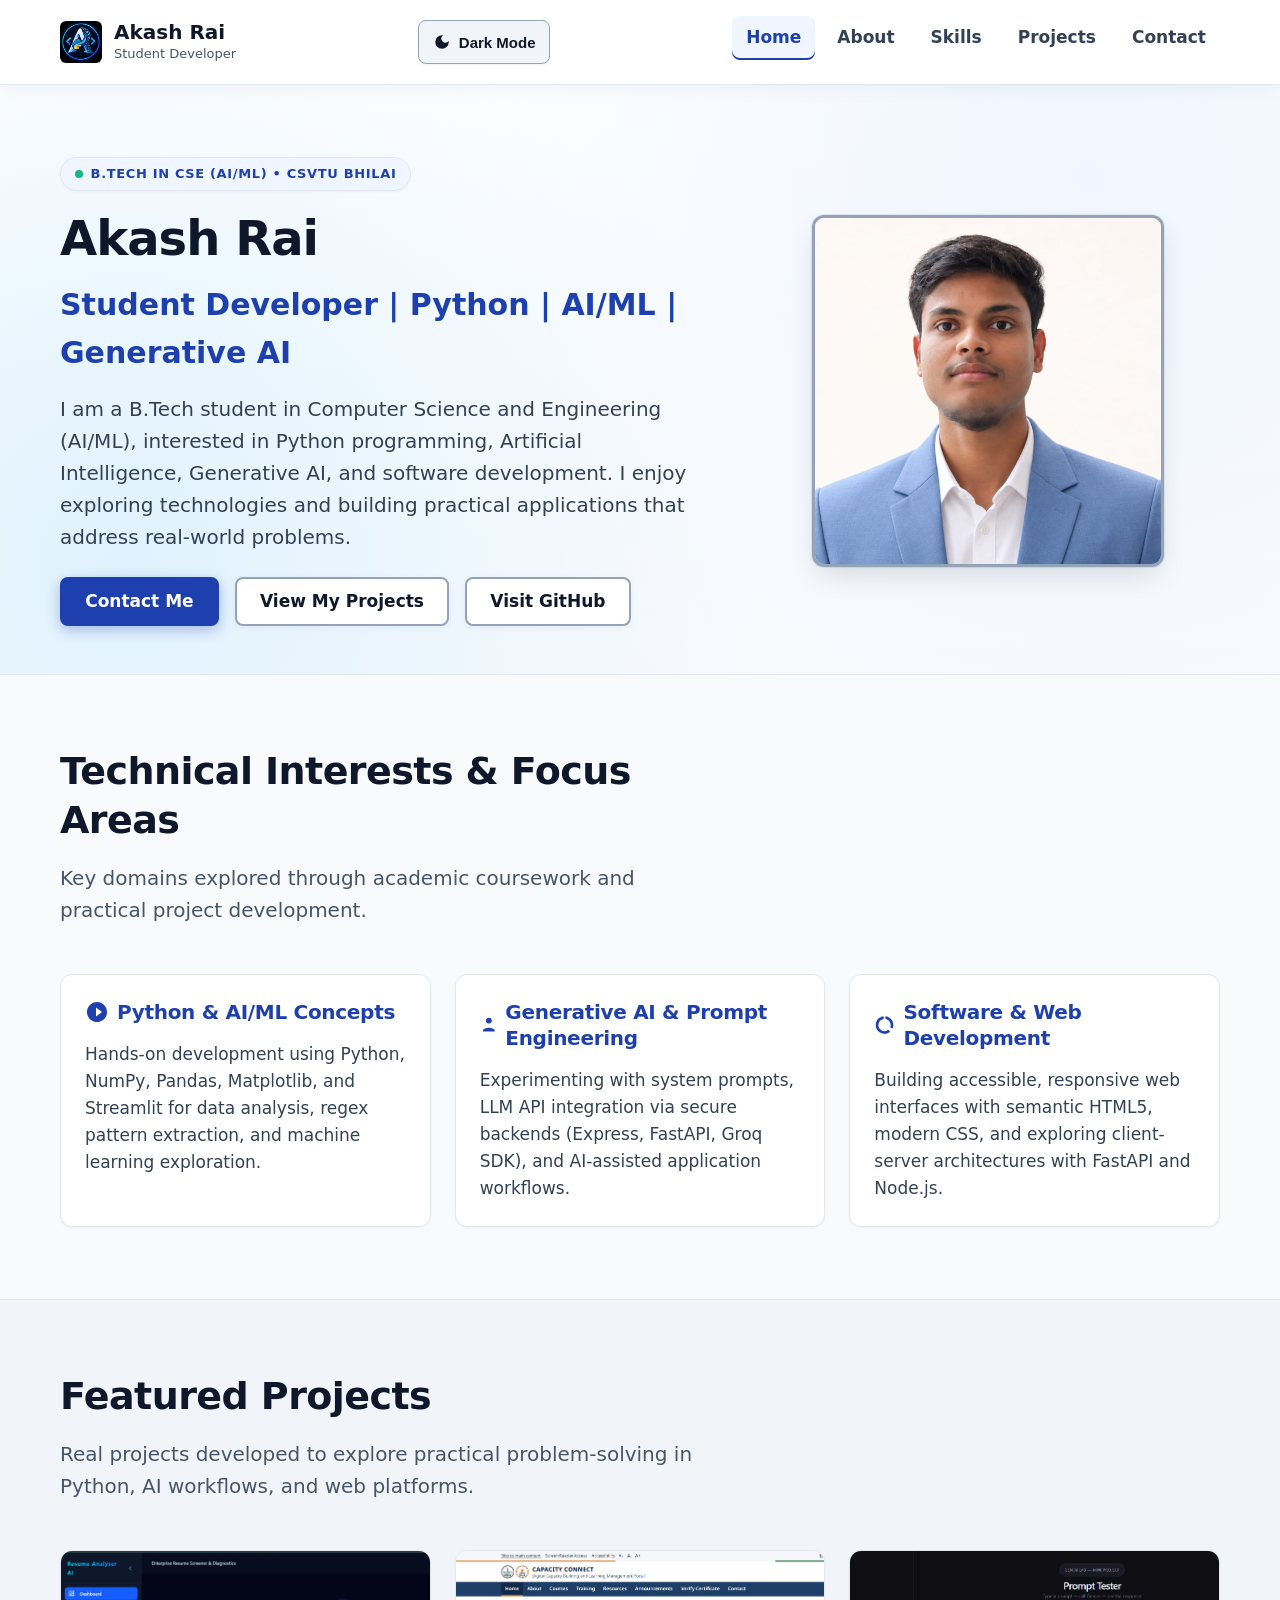
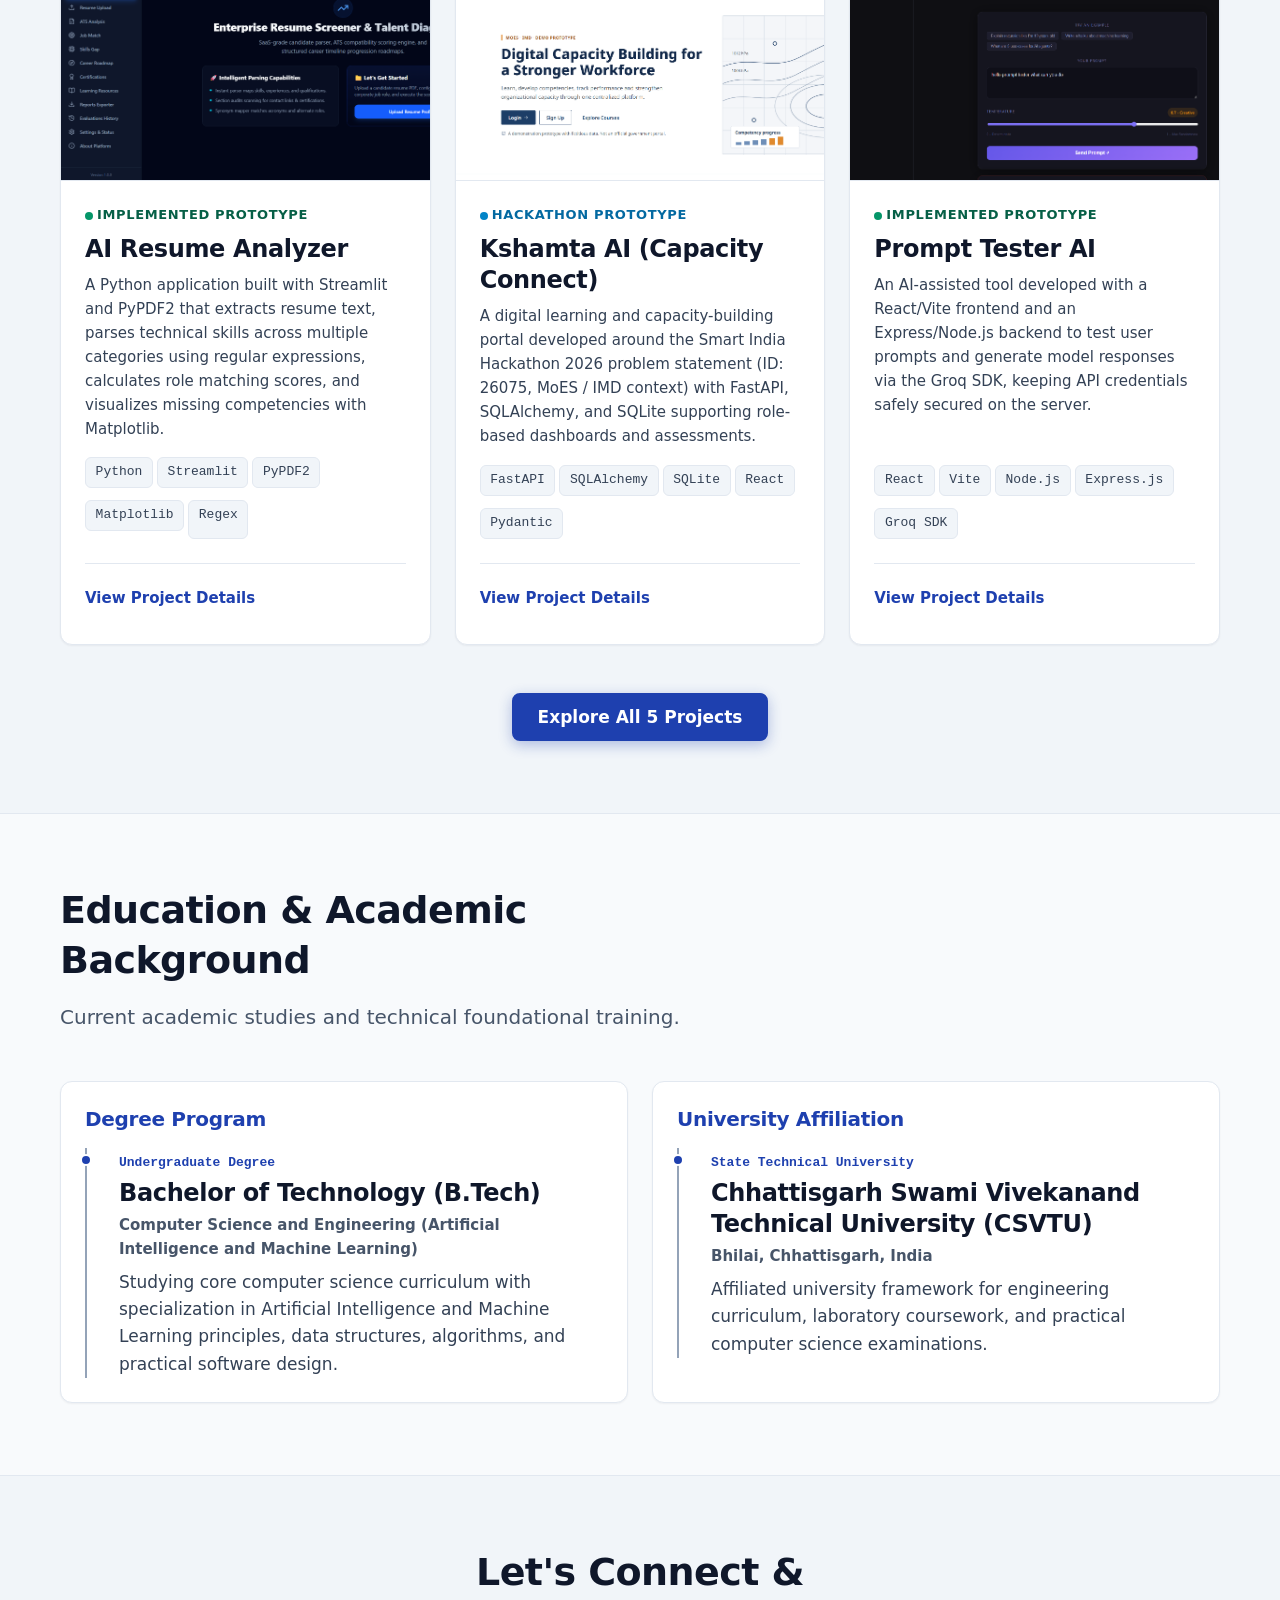
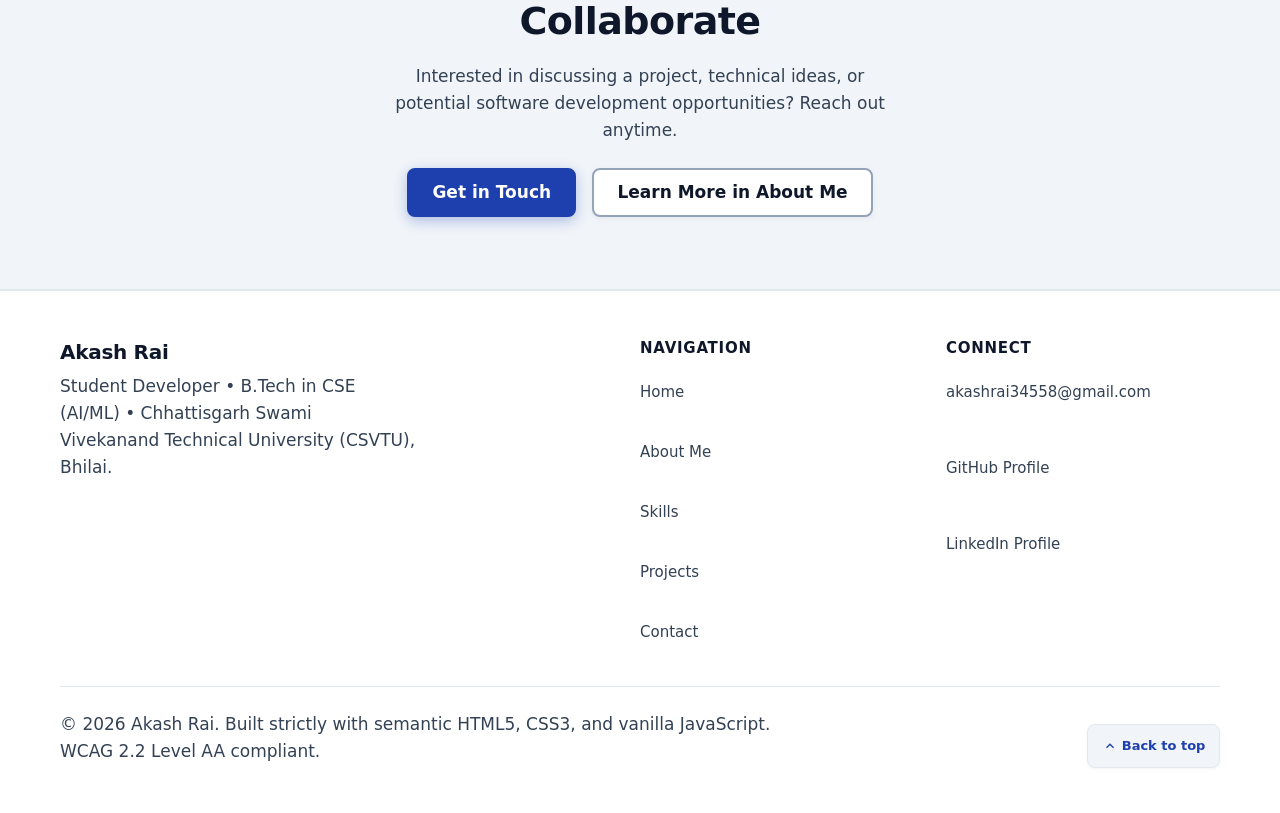
==== index.html @ 636e326f "Initial commit" ====
<!doctype html>
<html lang="en">
<head>
  <meta charset="UTF-8">
  <meta name="viewport" content="width=device-width, initial-scale=1.0">
  <title>Akash Rai | Student Developer &bull; Python, AI/ML &amp; Generative AI</title>
  <meta name="description" content="Personal portfolio of Akash Rai, a B.Tech CSE (AI/ML) student at CSVTU Bhilai, interested in Python programming, AI/ML concepts, Generative AI, and software development.">
  <meta name="author" content="Akash Rai">

  <!-- Open Graph / Social Metadata -->
  <meta property="og:title" content="Akash Rai | Student Developer &bull; Python, AI/ML &amp; Generative AI">
  <meta property="og:description" content="Explore real projects and software development work by Akash Rai, including AI Resume Analyzer, Kshamta AI, and Prompt Tester AI.">
  <meta property="og:type" content="website">
  <meta property="og:image" content="assets/images/Akash_rai.jpeg">

  <!-- Twitter Metadata -->
  <meta name="twitter:card" content="summary_large_image">
  <meta name="twitter:title" content="Akash Rai | Student Developer">
  <meta name="twitter:description" content="B.Tech student in CSE (AI/ML) exploring Python, AI/ML, and practical application development.">
  <meta name="twitter:image" content="assets/images/Akash_rai.jpeg">

  <!-- Favicon -->
  <link rel="icon" type="image/svg+xml" href="assets/icons/favicon.svg">
  <link rel="apple-touch-icon" href="assets/icons/logo.jpeg">

  <!-- Stylesheet -->
  <link rel="stylesheet" href="assets/css/styles.css">

  <!-- Structured Data: JSON-LD -->
  <script type="application/ld+json">
  {
    "@context": "https://schema.org",
    "@graph": [
      {
        "@type": "Person",
        "name": "Akash Rai",
        "jobTitle": "Student Developer",
        "email": "mailto:akashrai34558@gmail.com",
        "sameAs": [
          "https://github.com/pycoderakash",
          "https://www.linkedin.com/in/akash-rai-3927593b9"
        ],
        "description": "B.Tech student in Computer Science and Engineering (Artificial Intelligence and Machine Learning) at Chhattisgarh Swami Vivekanand Technical University (CSVTU), Bhilai.",
        "affiliation": {
          "@type": "CollegeOrUniversity",
          "name": "Chhattisgarh Swami Vivekanand Technical University (CSVTU), Bhilai"
        },
        "knowsAbout": [
          "Python",
          "Artificial Intelligence and Machine Learning",
          "Generative AI",
          "Prompt Engineering",
          "Web Development",
          "FastAPI",
          "Streamlit"
        ]
      },
      {
        "@type": "WebSite",
        "name": "Akash Rai Portfolio"
      }
    ]
  }
  </script>
</head>
<body>
  <!-- Bypass Block: Skip link for keyboard and screen reader users -->
  <a href="#main-content" class="skip-link">Skip to main content</a>

  <!-- Site Header Landmark -->
  <header class="site-header">
    <div class="container site-header__container">
      <a href="index.html" class="site-brand" aria-label="Akash Rai Portfolio, Home">
        <img src="assets/icons/logo.jpeg" alt="" class="site-logo site-brand__logo" width="42" height="42">
        <span class="site-brand__info">
          <span class="brand-name">Akash Rai</span>
          <span class="brand-role">Student Developer</span>
        </span>
      </a>

      <div class="header-actions">
        <!-- Theme Toggle Button -->
        <button type="button" id="theme-toggle" class="theme-toggle" aria-pressed="false" aria-label="Switch to dark theme (currently light)">
          <svg class="theme-toggle__icon" viewBox="0 0 24 24" aria-hidden="true" width="18" height="18">
            <path d="M12 3a9 9 0 1 0 9 9c0-.46-.04-.92-.1-1.36a5.389 5.389 0 0 1-4.4 2.26 5.403 5.403 0 0 1-3.14-9.8c-.44-.06-.9-.1-1.36-.1z" fill="currentColor"/>
          </svg>
          <span class="theme-toggle__text">Dark Mode</span>
        </button>

        <!-- Responsive Mobile Navigation Toggle -->
        <button type="button" id="menu-toggle" class="menu-toggle" aria-expanded="false" aria-controls="primary-nav" aria-label="Open navigation menu">
          <svg class="menu-toggle__icon" viewBox="0 0 24 24" aria-hidden="true" width="20" height="20">
            <path d="M3 6h18v2H3V6zm0 5h18v2H3v-2zm0 5h18v2H3v-2z" fill="currentColor"/>
          </svg>
          <span>Menu</span>
        </button>
      </div>

      <!-- Primary Navigation Landmark -->
      <nav id="primary-nav" class="primary-nav" aria-label="Primary Navigation">
        <ul class="primary-nav__list">
          <li><a href="index.html" class="primary-nav__link" aria-current="page">Home</a></li>
          <li><a href="about.html" class="primary-nav__link">About</a></li>
          <li><a href="skills.html" class="primary-nav__link">Skills</a></li>
          <li><a href="projects.html" class="primary-nav__link">Projects</a></li>
          <li><a href="contact.html" class="primary-nav__link">Contact</a></li>
        </ul>
      </nav>
    </div>
  </header>

  <!-- Primary Main Landmark -->
  <main id="main-content" tabindex="-1">
    <!-- Hero Section -->
    <section class="hero" aria-labelledby="hero-title">
      <div class="container hero__inner">
        <div class="hero__content">
          <span class="hero__badge">
            <span class="hero__badge-indicator" aria-hidden="true"></span>
            B.Tech in CSE (AI/ML) &bull; CSVTU Bhilai
          </span>
          <h1 id="hero-title" class="hero__title">Akash Rai</h1>
          <p class="hero__subtitle">Student Developer | Python | AI/ML | Generative AI</p>
          <p class="hero__bio">
            I am a B.Tech student in Computer Science and Engineering (AI/ML), interested in Python programming, Artificial Intelligence, Generative AI, and software development. I enjoy exploring technologies and building practical applications that address real-world problems.
          </p>
          <div class="btn-group">
            <a href="contact.html" class="btn btn--primary">Contact Me</a>
            <a href="projects.html" class="btn btn--secondary">View My Projects</a>
            <a href="https://github.com/pycoderakash" class="btn btn--secondary" target="_blank" rel="noopener noreferrer">Visit GitHub <span class="sr-only">(opens in new tab)</span></a>
          </div>
        </div>

        <div class="hero__media">
          <figure class="hero__figure">
            <img src="assets/images/Akash_rai.jpeg" alt="Akash Rai" class="profile-image" width="350" height="350">
            <figcaption class="sr-only">Photograph of Akash Rai, Student Developer</figcaption>
          </figure>
        </div>
      </div>
    </section>

    <!-- Engineering Principles & Focus Areas -->
    <section class="section" aria-labelledby="focus-heading">
      <div class="container">
        <header class="section-header">
          <h2 id="focus-heading">Technical Interests &amp; Focus Areas</h2>
          <p>Key domains explored through academic coursework and practical project development.</p>
        </header>

        <div class="grid grid--3col">
          <article class="skills-group">
            <h3 class="skills-group__title">
              <svg width="24" height="24" viewBox="0 0 24 24" aria-hidden="true" fill="currentColor">
                <path d="M12 2C6.48 2 2 6.48 2 12s4.48 10 10 10 10-4.48 10-10S17.52 2 12 2zm-1 14.5v-9l6 4.5-6 4.5z"/>
              </svg>
              Python &amp; AI/ML Concepts
            </h3>
            <p>Hands-on development using Python, NumPy, Pandas, Matplotlib, and Streamlit for data analysis, regex pattern extraction, and machine learning exploration.</p>
          </article>

          <article class="skills-group">
            <h3 class="skills-group__title">
              <svg width="24" height="24" viewBox="0 0 24 24" aria-hidden="true" fill="currentColor">
                <path d="M12 2a4 4 0 1 0 0 8 4 4 0 0 0 0-8zm-8 17.5c0-2.5 5.3-3.8 8-3.8s8 1.3 8 3.8V21H4v-1.5z"/>
              </svg>
              Generative AI &amp; Prompt Engineering
            </h3>
            <p>Experimenting with system prompts, LLM API integration via secure backends (Express, FastAPI, Groq SDK), and AI-assisted application workflows.</p>
          </article>

          <article class="skills-group">
            <h3 class="skills-group__title">
              <svg width="24" height="24" viewBox="0 0 24 24" aria-hidden="true" fill="currentColor">
                <path d="M13 2.05v3.03c3.39.49 6 3.39 6 6.92 0 .9-.18 1.75-.48 2.54l2.6 1.53c.56-1.24.88-2.62.88-4.07 0-5.18-3.95-9.45-9-9.95zM12 19c-3.87 0-7-3.13-7-7 0-3.53 2.61-6.43 6-6.92V2.05c-5.05.5-9 4.77-9 9.95 0 5.52 4.48 10 10 10 2.45 0 4.69-.89 6.43-2.36l-2.14-2.14c-1.2.95-2.68 1.5-4.29 1.5z"/>
              </svg>
              Software &amp; Web Development
            </h3>
            <p>Building accessible, responsive web interfaces with semantic HTML5, modern CSS, and exploring client-server architectures with FastAPI and Node.js.</p>
          </article>
        </div>
      </div>
    </section>

    <!-- Featured Projects Section -->
    <section class="section section--alt" aria-labelledby="featured-projects-heading">
      <div class="container">
        <header class="section-header">
          <h2 id="featured-projects-heading">Featured Projects</h2>
          <p>Real projects developed to explore practical problem-solving in Python, AI workflows, and web platforms.</p>
        </header>

        <div class="grid grid--3col">
          <!-- Project 1: AI Resume Analyzer -->
          <article class="project-card">
            <figure class="project-card__figure">
              <img src="assets/images/resume-analyser-ai.png" alt="Resume Analyser AI dashboard interface showing Enterprise Resume Screener and Talent Diagnostics" width="1024" height="488" loading="lazy">
              <figcaption class="sr-only">Resume Analyser AI opening interface</figcaption>
            </figure>
            <div class="project-card__body">
              <span class="project-card__status">
                <span class="project-card__status-dot" aria-hidden="true"></span>
                Implemented Prototype
              </span>
              <h3 class="project-card__title">AI Resume Analyzer</h3>
              <p class="project-card__desc">
                A Python application built with Streamlit and PyPDF2 that extracts resume text, parses technical skills across multiple categories using regular expressions, calculates role matching scores, and visualizes missing competencies with Matplotlib.
              </p>
              <ul class="project-card__tech" aria-label="Technologies used in AI Resume Analyzer">
                <li class="project-card__tag">Python</li>
                <li class="project-card__tag">Streamlit</li>
                <li class="project-card__tag">PyPDF2</li>
                <li class="project-card__tag">Matplotlib</li>
                <li class="project-card__tag">Regex</li>
              </ul>
              <div class="project-card__actions">
                <a href="projects.html#project-resume-analyzer" class="project-card__link">
                  View Project Details
                  <span class="sr-only">for AI Resume Analyzer</span>
                </a>
              </div>
            </div>
          </article>

          <!-- Project 2: Kshamta AI -->
          <article class="project-card">
            <figure class="project-card__figure">
              <img src="assets/images/kshamta-ai.png" alt="Capacity Connect (Kshamta AI) digital capacity building and learning management portal interface" width="1024" height="491" loading="lazy">
              <figcaption class="sr-only">Capacity Connect (Kshamta AI) portal opening interface</figcaption>
            </figure>
            <div class="project-card__body">
              <span class="project-card__status project-card__status--prototype">
                <span class="project-card__status-dot" aria-hidden="true"></span>
                Hackathon Prototype
              </span>
              <h3 class="project-card__title">Kshamta AI (Capacity Connect)</h3>
              <p class="project-card__desc">
                A digital learning and capacity-building portal developed around the Smart India Hackathon 2026 problem statement (ID: 26075, MoES / IMD context) with FastAPI, SQLAlchemy, and SQLite supporting role-based dashboards and assessments.
              </p>
              <ul class="project-card__tech" aria-label="Technologies used in Kshamta AI">
                <li class="project-card__tag">FastAPI</li>
                <li class="project-card__tag">SQLAlchemy</li>
                <li class="project-card__tag">SQLite</li>
                <li class="project-card__tag">React</li>
                <li class="project-card__tag">Pydantic</li>
              </ul>
              <div class="project-card__actions">
                <a href="projects.html#project-kshamta" class="project-card__link">
                  View Project Details
                  <span class="sr-only">for Kshamta AI</span>
                </a>
              </div>
            </div>
          </article>

          <!-- Project 3: Prompt Tester AI -->
          <article class="project-card">
            <figure class="project-card__figure">
              <img src="assets/images/prompt-tester-ai.png" alt="Prompt Tester opening interface showing prompt input, example prompts, temperature slider, and model execution controls" width="1024" height="482" loading="lazy">
              <figcaption class="sr-only">Prompt Tester AI opening interface</figcaption>
            </figure>
            <div class="project-card__body">
              <span class="project-card__status">
                <span class="project-card__status-dot" aria-hidden="true"></span>
                Implemented Prototype
              </span>
              <h3 class="project-card__title">Prompt Tester AI</h3>
              <p class="project-card__desc">
                An AI-assisted tool developed with a React/Vite frontend and an Express/Node.js backend to test user prompts and generate model responses via the Groq SDK, keeping API credentials safely secured on the server.
              </p>
              <ul class="project-card__tech" aria-label="Technologies used in Prompt Tester AI">
                <li class="project-card__tag">React</li>
                <li class="project-card__tag">Vite</li>
                <li class="project-card__tag">Node.js</li>
                <li class="project-card__tag">Express.js</li>
                <li class="project-card__tag">Groq SDK</li>
              </ul>
              <div class="project-card__actions">
                <a href="projects.html#project-prompt-tester" class="project-card__link">
                  View Project Details
                  <span class="sr-only">for Prompt Tester AI</span>
                </a>
              </div>
            </div>
          </article>
        </div>

        <div class="btn-group" style="justify-content: center; margin-block-start: var(--space-2xl);">
          <a href="projects.html" class="btn btn--primary">Explore All 5 Projects</a>
        </div>
      </div>
    </section>

    <!-- Education Context Section -->
    <section class="section" aria-labelledby="education-summary-heading">
      <div class="container">
        <header class="section-header">
          <h2 id="education-summary-heading">Education &amp; Academic Background</h2>
          <p>Current academic studies and technical foundational training.</p>
        </header>

        <div class="grid grid--2col">
          <article class="skills-group">
            <h3 class="skills-group__title">Degree Program</h3>
            <ol class="timeline-list">
              <li class="timeline-item">
                <span class="timeline-item__date">Undergraduate Degree</span>
                <h4 class="timeline-item__title">Bachelor of Technology (B.Tech)</h4>
                <p class="timeline-item__org">Computer Science and Engineering (Artificial Intelligence and Machine Learning)</p>
                <p class="timeline-item__desc">
                  Studying core computer science curriculum with specialization in Artificial Intelligence and Machine Learning principles, data structures, algorithms, and practical software design.
                </p>
              </li>
            </ol>
          </article>

          <article class="skills-group">
            <h3 class="skills-group__title">University Affiliation</h3>
            <ol class="timeline-list">
              <li class="timeline-item">
                <span class="timeline-item__date">State Technical University</span>
                <h4 class="timeline-item__title">Chhattisgarh Swami Vivekanand Technical University (CSVTU)</h4>
                <p class="timeline-item__org">Bhilai, Chhattisgarh, India</p>
                <p class="timeline-item__desc">
                  Affiliated university framework for engineering curriculum, laboratory coursework, and practical computer science examinations.
                </p>
              </li>
            </ol>
          </article>
        </div>
      </div>
    </section>

    <!-- Contact Call to Action Section -->
    <section class="section section--alt" aria-labelledby="cta-heading">
      <div class="container" style="text-align: center; max-width: 55ch; margin-inline: auto;">
        <h2 id="cta-heading">Let's Connect &amp; Collaborate</h2>
        <p>
          Interested in discussing a project, technical ideas, or potential software development opportunities? Reach out anytime.
        </p>
        <div class="btn-group" style="justify-content: center;">
          <a href="contact.html" class="btn btn--primary">Get in Touch</a>
          <a href="about.html" class="btn btn--secondary">Learn More in About Me</a>
        </div>
      </div>
    </section>
  </main>

  <!-- Site Footer Landmark -->
  <footer class="site-footer">
    <div class="container site-footer__inner">
      <div class="site-footer__top">
        <div class="site-footer__brand">
          <h3 class="site-footer__title">Akash Rai</h3>
          <p>
            Student Developer &bull; B.Tech in CSE (AI/ML) &bull; Chhattisgarh Swami Vivekanand Technical University (CSVTU), Bhilai.
          </p>
        </div>

        <nav class="site-footer__nav" aria-label="Footer Quick Links">
          <h4 class="site-footer__nav-title">Navigation</h4>
          <ul class="site-footer__list">
            <li><a href="index.html" class="site-footer__link" aria-current="page">Home</a></li>
            <li><a href="about.html" class="site-footer__link">About Me</a></li>
            <li><a href="skills.html" class="site-footer__link">Skills</a></li>
            <li><a href="projects.html" class="site-footer__link">Projects</a></li>
            <li><a href="contact.html" class="site-footer__link">Contact</a></li>
          </ul>
        </nav>

        <div>
          <h4 class="site-footer__nav-title">Connect</h4>
          <address class="contact-address">
            <p><a href="mailto:akashrai34558@gmail.com" class="site-footer__link">akashrai34558@gmail.com</a></p>
            <p><a href="https://github.com/pycoderakash" class="site-footer__link" target="_blank" rel="noopener noreferrer">GitHub Profile <span class="sr-only">(opens in new tab)</span></a></p>
            <p><a href="https://www.linkedin.com/in/akash-rai-3927593b9" class="site-footer__link" target="_blank" rel="noopener noreferrer">LinkedIn Profile <span class="sr-only">(opens in new tab)</span></a></p>
          </address>
        </div>
      </div>

      <div class="site-footer__bottom">
        <p>&copy; 2026 Akash Rai. Built strictly with semantic HTML5, CSS3, and vanilla JavaScript. WCAG 2.2 Level AA compliant.</p>
        <a href="#main-content" class="back-to-top">
          <svg width="16" height="16" viewBox="0 0 24 24" aria-hidden="true" fill="currentColor">
            <path d="M7.41 15.41L12 10.83l4.59 4.58L18 14l-6-6-6 6z"/>
          </svg>
          Back to top
        </a>
      </div>
    </div>
  </footer>

  <!-- Scripts -->
  <script src="assets/js/main.js" defer></script>
</body>
</html>
---- assets/css/styles.css ----
/* ==========================================================================
   ACCESSIBLE SEMANTIC PORTFOLIO — STYLESHEET
   WCAG 2.2 Level AA Compliant | Semantic HTML5 | Technical SEO
   ========================================================================== */

/* --------------------------------------------------------------------------
   1. CSS Custom Properties (Design Tokens & Color Modes)
   -------------------------------------------------------------------------- */
:root {
  /* Light Theme Palette (Default) - Contrast >= 4.5:1 for body, >= 3:1 for UI */
  --color-bg: #f8fafc;
  --color-surface: #ffffff;
  --color-surface-raised: #f1f5f9;
  --color-surface-card: #ffffff;
  
  --color-text-primary: #0f172a;       /* Contrast on #ffffff is 18.7:1 (AAA) */
  --color-text-secondary: #334155;     /* Contrast on #ffffff is 9.6:1 (AAA) */
  --color-text-muted: #475569;         /* Contrast on #ffffff is 7.1:1 (AAA) */
  --color-text-inverse: #ffffff;

  --color-brand-primary: #1e40af;      /* Blue 800: Contrast on #ffffff is 8.5:1 (AAA) */
  --color-brand-hover: #1e3a8a;        /* Blue 900 */
  --color-brand-light: #eff6ff;        /* Blue 50 */
  
  --color-accent: #0284c7;             /* Sky 600 */
  --color-accent-subtle: #e0f2fe;

  --color-border-subtle: #e2e8f0;      /* Slate 200 */
  --color-border-strong: #94a3b8;      /* Slate 400: Contrast >= 3:1 against white */
  
  --color-focus: #1d4ed8;              /* Visible keyboard focus outline */
  --color-focus-inner: #ffffff;

  --color-success-bg: #ecfdf5;
  --color-success-text: #065f46;       /* Contrast on green-50 is 8.2:1 */
  --color-success-border: #059669;

  --color-error-bg: #fef2f2;
  --color-error-text: #991b1b;         /* Contrast on red-50 is 8.7:1 */
  --color-error-border: #dc2626;

  --color-warning-bg: #fffbeb;
  --color-warning-text: #92400e;
  --color-warning-border: #d97706;

  /* Typography Scale */
  --font-sans: system-ui, -apple-system, "Segoe UI", Roboto, Helvetica, Arial, sans-serif, "Apple Color Emoji", "Segoe UI Emoji";
  --font-mono: ui-monospace, SFMono-Regular, Menlo, Monaco, Consolas, "Liberation Mono", "Courier New", monospace;

  --fs-xs: clamp(0.75rem, 0.7rem + 0.25vw, 0.8125rem);
  --fs-sm: clamp(0.875rem, 0.825rem + 0.25vw, 0.9375rem);
  --fs-base: clamp(1rem, 0.95rem + 0.25vw, 1.0625rem);
  --fs-md: clamp(1.125rem, 1.05rem + 0.35vw, 1.25rem);
  --fs-lg: clamp(1.25rem, 1.15rem + 0.5vw, 1.5rem);
  --fs-xl: clamp(1.5rem, 1.35rem + 0.75vw, 1.875rem);
  --fs-2xl: clamp(1.875rem, 1.65rem + 1.1vw, 2.375rem);
  --fs-3xl: clamp(2.25rem, 1.95rem + 1.5vw, 3rem);

  --lh-tight: 1.2;
  --lh-heading: 1.3;
  --lh-body: 1.6;

  /* Spacing Scale */
  --space-2xs: 0.25rem;
  --space-xs: 0.5rem;
  --space-sm: 0.75rem;
  --space-md: 1rem;
  --space-lg: 1.5rem;
  --space-xl: 2rem;
  --space-2xl: 3rem;
  --space-3xl: 4.5rem;

  /* Borders and Radii */
  --radius-sm: 0.375rem;
  --radius-md: 0.5rem;
  --radius-lg: 0.75rem;
  --radius-full: 9999px;

  /* Shadows (Subtle, non-distracting) */
  --shadow-sm: 0 1px 2px 0 rgba(15, 23, 42, 0.05);
  --shadow-md: 0 4px 6px -1px rgba(15, 23, 42, 0.08), 0 2px 4px -2px rgba(15, 23, 42, 0.04);
  --shadow-lg: 0 10px 15px -3px rgba(15, 23, 42, 0.08), 0 4px 6px -4px rgba(15, 23, 42, 0.04);

  /* Container */
  --container-max: 75rem; /* 1200px */
  --container-pad: 1.25rem;

  /* Transitions */
  --transition-fast: 150ms ease-in-out;
  --transition-normal: 250ms ease-in-out;
}

/* --------------------------------------------------------------------------
   Dark Theme Overrides
   -------------------------------------------------------------------------- */
[data-theme="dark"] {
  --color-bg: #0b0f19;
  --color-surface: #111827;
  --color-surface-raised: #1f2937;
  --color-surface-card: #131c31;

  --color-text-primary: #f8fafc;       /* Contrast on #111827 is 16.5:1 (AAA) */
  --color-text-secondary: #cbd5e1;     /* Contrast on #111827 is 11.2:1 (AAA) */
  --color-text-muted: #94a3b8;         /* Contrast on #111827 is 6.5:1 (AAA) */
  --color-text-inverse: #0f172a;

  --color-brand-primary: #60a5fa;      /* Blue 400: Contrast on #111827 is 7.2:1 */
  --color-brand-hover: #93c5fd;        /* Blue 300 */
  --color-brand-light: #172554;        /* Dark blue tint */

  --color-accent: #38bdf8;             /* Sky 400 */
  --color-accent-subtle: #082f49;

  --color-border-subtle: #1e293b;
  --color-border-strong: #475569;      /* Contrast >= 3:1 against dark bg */

  --color-focus: #93c5fd;              /* Bright focus on dark */
  --color-focus-inner: #0f172a;

  --color-success-bg: #064e3b;
  --color-success-text: #a7f3d0;
  --color-success-border: #34d399;

  --color-error-bg: #450a0a;
  --color-error-text: #fecaca;
  --color-error-border: #f87171;

  --color-warning-bg: #451a03;
  --color-warning-text: #fde68a;
  --color-warning-border: #fbbf24;

  --shadow-sm: 0 1px 2px 0 rgba(0, 0, 0, 0.4);
  --shadow-md: 0 4px 6px -1px rgba(0, 0, 0, 0.45);
  --shadow-lg: 0 10px 15px -3px rgba(0, 0, 0, 0.5);
}

/* --------------------------------------------------------------------------
   2. Reset & Base Elements
   -------------------------------------------------------------------------- */
*,
*::before,
*::after {
  box-sizing: border-box;
  margin: 0;
  padding: 0;
}

html {
  font-family: var(--font-sans);
  font-size: 100%;
  line-height: var(--lh-body);
  color: var(--color-text-primary);
  background-color: var(--color-bg);
  scroll-behavior: smooth;
  -webkit-text-size-adjust: 100%;
  tab-size: 4;
}

body {
  min-height: 100vh;
  display: flex;
  flex-direction: column;
  background-color: var(--color-bg);
  color: var(--color-text-primary);
}

/* --------------------------------------------------------------------------
   3. Accessible Skip Link (WCAG 2.4.1 Bypass Blocks)
   -------------------------------------------------------------------------- */
.skip-link {
  position: absolute;
  top: -9999px;
  left: 1rem;
  z-index: 10000;
  padding: 0.875rem 1.25rem;
  background-color: var(--color-brand-primary);
  color: #ffffff;
  font-weight: 700;
  font-size: var(--fs-base);
  text-decoration: none;
  border-radius: var(--radius-md);
  box-shadow: 0 0 0 3px #ffffff, var(--shadow-lg);
  transition: top var(--transition-fast);
}

.skip-link:focus,
.skip-link:focus-visible {
  top: 1rem;
  outline: 3px solid var(--color-focus);
  outline-offset: 2px;
}

/* --------------------------------------------------------------------------
   4. Universal Focus Indicators (WCAG 2.4.7 & 2.4.11)
   -------------------------------------------------------------------------- */
:focus-visible {
  outline: 3px solid var(--color-focus) !important;
  outline-offset: 3px !important;
}

:focus:not(:focus-visible) {
  outline: none;
}

/* Ensure main landmark focusable via skip link without ugly default outline */
main[tabindex="-1"]:focus {
  outline: none;
}

/* --------------------------------------------------------------------------
   5. Typography & Headings
   -------------------------------------------------------------------------- */
h1, h2, h3, h4, h5, h6 {
  color: var(--color-text-primary);
  line-height: var(--lh-heading);
  font-weight: 700;
  letter-spacing: -0.015em;
}

h1 {
  font-size: var(--fs-3xl);
  margin-block-end: var(--space-md);
}

h2 {
  font-size: var(--fs-2xl);
  margin-block-end: var(--space-md);
}

h3 {
  font-size: var(--fs-xl);
  margin-block-end: var(--space-sm);
}

h4 {
  font-size: var(--fs-lg);
  margin-block-end: var(--space-xs);
}

p {
  color: var(--color-text-secondary);
  font-size: var(--fs-base);
  margin-block-end: var(--space-md);
  max-width: 70ch;
}

p:last-child {
  margin-block-end: 0;
}

.lead-text {
  font-size: var(--fs-md);
  line-height: 1.5;
  color: var(--color-text-secondary);
  margin-block-end: var(--space-lg);
}

a {
  color: var(--color-brand-primary);
  text-decoration: underline;
  text-underline-offset: 0.2em;
  transition: color var(--transition-fast);
}

a:hover {
  color: var(--color-brand-hover);
}

ul, ol {
  padding-inline-start: 1.5rem;
  margin-block-end: var(--space-md);
  color: var(--color-text-secondary);
}

li {
  margin-block-end: var(--space-xs);
}

li:last-child {
  margin-block-end: 0;
}

code, kbd, samp {
  font-family: var(--font-mono);
  font-size: 0.9em;
  background-color: var(--color-surface-raised);
  padding: 0.15em 0.4em;
  border-radius: var(--radius-sm);
  border: 1px solid var(--color-border-subtle);
}

/* --------------------------------------------------------------------------
   6. Layout Components & Grid
   -------------------------------------------------------------------------- */
.container {
  width: 100%;
  max-width: var(--container-max);
  margin-inline: auto;
  padding-inline: var(--container-pad);
}

.section {
  padding-block: var(--space-3xl);
}

.section--alt {
  background-color: var(--color-surface-raised);
  border-block: 1px solid var(--color-border-subtle);
}

.section-header {
  margin-block-end: var(--space-2xl);
  max-width: 65ch;
}

.section-header p {
  font-size: var(--fs-md);
  color: var(--color-text-muted);
}

.grid {
  display: grid;
  gap: var(--space-lg);
}

.grid--2col {
  grid-template-columns: repeat(1, minmax(0, 1fr));
}

@media (min-width: 48rem) {
  .grid--2col {
    grid-template-columns: repeat(2, minmax(0, 1fr));
  }
}

.grid--3col {
  grid-template-columns: repeat(1, minmax(0, 1fr));
}

@media (min-width: 40rem) {
  .grid--3col {
    grid-template-columns: repeat(2, minmax(0, 1fr));
  }
}

@media (min-width: 64rem) {
  .grid--3col {
    grid-template-columns: repeat(3, minmax(0, 1fr));
  }
}

/* --------------------------------------------------------------------------
   7. Header, Site Branding & Navigation
   -------------------------------------------------------------------------- */
.site-header {
  position: sticky;
  top: 0;
  z-index: 1000;
  background-color: rgba(255, 255, 255, 0.9);
  backdrop-filter: blur(14px);
  -webkit-backdrop-filter: blur(14px);
  border-block-end: 1px solid var(--color-border-subtle);
  box-shadow: 0 4px 20px -2px rgba(15, 23, 42, 0.05);
  transition: background-color var(--transition-normal), border-color var(--transition-normal);
}

[data-theme="dark"] .site-header {
  background-color: rgba(17, 24, 39, 0.88);
  box-shadow: 0 4px 20px -2px rgba(0, 0, 0, 0.45);
}

.site-header__container {
  display: flex;
  align-items: center;
  justify-content: space-between;
  padding-block: var(--space-md);
  gap: var(--space-md);
}

.site-brand {
  display: flex;
  align-items: center;
  gap: var(--space-sm);
  text-decoration: none;
  color: var(--color-text-primary);
  font-weight: 700;
}

.site-brand__logo,
.site-logo {
  width: 42px;
  height: 42px;
  object-fit: contain;
  display: block;
  flex-shrink: 0;
  border-radius: var(--radius-sm);
  transition: transform 0.25s cubic-bezier(0.34, 1.56, 0.64, 1);
}

.site-brand:hover .site-logo {
  transform: scale(1.08) rotate(-3deg);
}

@media (max-width: 23.4375rem) {
  .site-brand__logo,
  .site-logo {
    width: 36px;
    height: 36px;
  }
}

.site-brand__info {
  display: flex;
  flex-direction: column;
}

.brand-name {
  font-size: var(--fs-md);
  line-height: 1.2;
  color: var(--color-text-primary);
}

.brand-role {
  font-size: var(--fs-xs);
  color: var(--color-text-muted);
  font-weight: 500;
}

.header-actions {
  display: flex;
  align-items: center;
  gap: var(--space-sm);
}

/* Primary Navigation */
.primary-nav {
  display: flex;
  align-items: center;
}

.primary-nav__list {
  display: flex;
  list-style: none;
  padding: 0;
  margin: 0;
  gap: var(--space-xs);
}

.primary-nav__link {
  display: inline-flex;
  align-items: center;
  justify-content: center;
  padding: 0.5rem 0.875rem;
  color: var(--color-text-secondary);
  text-decoration: none;
  font-weight: 600;
  font-size: var(--fs-base);
  border-radius: var(--radius-md);
  transition: all 0.2s cubic-bezier(0.34, 1.56, 0.64, 1);
  min-height: 44px; /* WCAG 2.2 Target Size Minimum */
  min-width: 44px;
}

.primary-nav__link:hover {
  color: var(--color-brand-primary);
  background-color: var(--color-surface-raised);
  transform: translateY(-1.5px);
}

.primary-nav__link[aria-current="page"] {
  color: var(--color-brand-primary);
  background-color: var(--color-brand-light);
  font-weight: 700;
  box-shadow: inset 0 -2px 0 0 var(--color-brand-primary);
}

/* Mobile Menu Toggle */
.menu-toggle {
  display: none;
  align-items: center;
  gap: var(--space-xs);
  padding: 0.5rem 0.75rem;
  background-color: var(--color-surface-raised);
  color: var(--color-text-primary);
  border: 1px solid var(--color-border-strong);
  border-radius: var(--radius-md);
  font-weight: 600;
  font-size: var(--fs-sm);
  cursor: pointer;
  min-height: 44px;
  min-width: 44px;
  box-shadow: 0 1px 3px rgba(15, 23, 42, 0.05);
  transition: transform 0.2s cubic-bezier(0.34, 1.56, 0.64, 1),
              background-color var(--transition-fast),
              border-color var(--transition-fast),
              box-shadow 0.2s ease;
}

.menu-toggle:hover {
  background-color: var(--color-surface);
  border-color: var(--color-brand-primary);
  transform: translateY(-2px);
  box-shadow: 0 4px 10px rgba(15, 23, 42, 0.08);
}

.menu-toggle:active {
  transform: translateY(1px) scale(0.96);
}

.menu-toggle__icon {
  width: 1.25rem;
  height: 1.25rem;
  fill: currentColor;
  transition: transform 0.25s ease;
}

.menu-toggle:hover .menu-toggle__icon {
  transform: scale(1.1);
}

/* Responsive Navigation Styles for Mobile */
@media (max-width: 47.9375rem) {
  .menu-toggle {
    display: inline-flex;
  }

  .primary-nav {
    position: absolute;
    top: 100%;
    left: 0;
    right: 0;
    background-color: var(--color-surface);
    border-block-end: 2px solid var(--color-border-strong);
    box-shadow: var(--shadow-lg);
    display: none;
    padding: var(--space-md) var(--container-pad);
  }

  .primary-nav.is-open {
    display: block;
  }

  .primary-nav__list {
    flex-direction: column;
    gap: var(--space-xs);
    width: 100%;
  }

  .primary-nav__link {
    width: 100%;
    justify-content: flex-start;
    padding: 0.75rem 1rem;
    font-size: var(--fs-md);
  }
}

/* Theme Switcher Button */
.theme-toggle {
  display: inline-flex;
  align-items: center;
  gap: var(--space-xs);
  padding: 0.5rem 0.85rem;
  background-color: var(--color-surface-raised);
  color: var(--color-text-primary);
  border: 1px solid var(--color-border-strong);
  border-radius: var(--radius-md);
  font-size: var(--fs-sm);
  font-weight: 600;
  cursor: pointer;
  min-height: 44px;
  min-width: 44px;
  box-shadow: 0 1px 3px rgba(15, 23, 42, 0.05);
  transition: transform 0.2s cubic-bezier(0.34, 1.56, 0.64, 1),
              background-color var(--transition-fast),
              border-color var(--transition-fast),
              box-shadow 0.2s ease;
}

.theme-toggle:hover {
  transform: translateY(-2px);
  background-color: var(--color-surface);
  border-color: var(--color-brand-primary);
  box-shadow: 0 4px 10px rgba(15, 23, 42, 0.08);
}

.theme-toggle:active {
  transform: translateY(1px) scale(0.96);
}

.theme-toggle__icon {
  width: 1.125rem;
  height: 1.125rem;
  fill: currentColor;
  flex-shrink: 0;
  transition: transform 0.35s cubic-bezier(0.34, 1.56, 0.64, 1);
}

.theme-toggle:hover .theme-toggle__icon {
  transform: rotate(25deg) scale(1.15);
}

/* --------------------------------------------------------------------------
   8. Buttons and Interactive Controls
   -------------------------------------------------------------------------- */
.btn {
  display: inline-flex;
  align-items: center;
  justify-content: center;
  gap: var(--space-xs);
  padding: 0.75rem 1.45rem;
  font-family: var(--font-sans);
  font-size: var(--fs-base);
  font-weight: 600;
  text-decoration: none;
  border-radius: var(--radius-md);
  cursor: pointer;
  position: relative;
  overflow: hidden;
  isolation: isolate;
  min-height: 44px;
  border: 2px solid transparent;
  line-height: 1.2;
  transition: transform 0.22s cubic-bezier(0.34, 1.56, 0.64, 1),
              box-shadow 0.22s cubic-bezier(0.34, 1.56, 0.64, 1),
              background-color var(--transition-fast),
              color var(--transition-fast),
              border-color var(--transition-fast);
}

/* Light sheen reflection sweep across physical button on hover */
.btn::after {
  content: '';
  position: absolute;
  top: 0;
  left: -120%;
  width: 60%;
  height: 100%;
  background: linear-gradient(
    115deg,
    transparent 0%,
    rgba(255, 255, 255, 0.22) 50%,
    transparent 100%
  );
  transform: skewX(-20deg);
  transition: left 0.65s cubic-bezier(0.16, 1, 0.3, 1);
  pointer-events: none;
}

.btn:hover::after {
  left: 150%;
}

.btn:hover {
  transform: translateY(-2.5px);
}

.btn:active {
  transform: translateY(1px) scale(0.98);
}

.btn svg {
  width: 1.125rem;
  height: 1.125rem;
  fill: currentColor;
  flex-shrink: 0;
  transition: transform 0.25s cubic-bezier(0.34, 1.56, 0.64, 1);
}

.btn:hover svg {
  transform: translateX(3px);
}

.btn--primary {
  background-color: var(--color-brand-primary);
  color: #ffffff;
  border-color: var(--color-brand-primary);
  box-shadow: 0 4px 14px 0 rgba(30, 64, 175, 0.32);
}

.btn--primary:hover {
  background-color: var(--color-brand-hover);
  border-color: var(--color-brand-hover);
  color: #ffffff;
  box-shadow: 0 8px 22px -2px rgba(30, 64, 175, 0.45);
}

[data-theme="dark"] .btn--primary {
  background-color: var(--color-brand-primary);
  color: #0f172a;
  border-color: var(--color-brand-primary);
  box-shadow: 0 4px 14px 0 rgba(96, 165, 250, 0.3);
}

[data-theme="dark"] .btn--primary:hover {
  background-color: var(--color-brand-hover);
  border-color: var(--color-brand-hover);
  box-shadow: 0 8px 22px -2px rgba(96, 165, 250, 0.45);
}

.btn--secondary {
  background-color: var(--color-surface);
  color: var(--color-text-primary);
  border-color: var(--color-border-strong);
  box-shadow: 0 2px 6px 0 rgba(15, 23, 42, 0.05);
}

.btn--secondary:hover {
  background-color: var(--color-surface-raised);
  border-color: var(--color-brand-primary);
  color: var(--color-brand-primary);
  box-shadow: 0 6px 16px -2px rgba(15, 23, 42, 0.1);
}

[data-theme="dark"] .btn--secondary {
  background-color: var(--color-surface);
  border-color: var(--color-border-strong);
  box-shadow: 0 2px 6px 0 rgba(0, 0, 0, 0.3);
}

[data-theme="dark"] .btn--secondary:hover {
  background-color: var(--color-surface-raised);
  border-color: var(--color-brand-primary);
  color: var(--color-brand-primary);
  box-shadow: 0 6px 18px -2px rgba(0, 0, 0, 0.5);
}

.btn-group {
  display: flex;
  flex-wrap: wrap;
  gap: var(--space-md);
  margin-block-start: var(--space-lg);
}

/* --------------------------------------------------------------------------
   9. Hero Section
   -------------------------------------------------------------------------- */
.hero {
  padding-block: var(--space-3xl) var(--space-2xl);
  border-block-end: 1px solid var(--color-border-subtle);
  background: radial-gradient(circle at 85% 15%, var(--color-brand-light) 0%, transparent 60%),
              radial-gradient(circle at 10% 80%, var(--color-accent-subtle) 0%, transparent 50%),
              linear-gradient(180deg, var(--color-surface) 0%, var(--color-bg) 100%);
  position: relative;
  overflow: hidden;
}

[data-theme="dark"] .hero {
  background: radial-gradient(circle at 85% 15%, rgba(30, 58, 138, 0.25) 0%, transparent 60%),
              radial-gradient(circle at 10% 80%, rgba(8, 47, 73, 0.3) 0%, transparent 50%),
              linear-gradient(180deg, var(--color-surface) 0%, var(--color-bg) 100%);
}

.hero__inner {
  display: grid;
  grid-template-columns: 1fr;
  align-items: center;
  gap: var(--space-2xl);
}

@media (min-width: 54rem) {
  .hero__inner {
    grid-template-columns: 1.4fr 1fr;
  }
}

.hero__badge {
  display: inline-flex;
  align-items: center;
  gap: var(--space-xs);
  padding: 0.35rem 0.85rem;
  border-radius: var(--radius-full);
  background-color: var(--color-brand-light);
  color: var(--color-brand-primary);
  font-size: var(--fs-xs);
  font-weight: 700;
  text-transform: uppercase;
  letter-spacing: 0.05em;
  margin-block-end: var(--space-md);
  border: 1px solid var(--color-border-subtle);
  box-shadow: 0 1px 3px rgba(15, 23, 42, 0.04);
}

/* Status Breathing Pulse Animation */
@keyframes statusPulse {
  0% {
    box-shadow: 0 0 0 0 rgba(16, 185, 129, 0.7);
    transform: scale(1);
  }
  50% {
    box-shadow: 0 0 0 6px rgba(16, 185, 129, 0);
    transform: scale(1.15);
  }
  100% {
    box-shadow: 0 0 0 0 rgba(16, 185, 129, 0);
    transform: scale(1);
  }
}

.hero__badge-indicator {
  width: 0.5rem;
  height: 0.5rem;
  border-radius: 50%;
  background-color: #10b981;
  animation: statusPulse 2.4s cubic-bezier(0.4, 0, 0.6, 1) infinite;
}

.hero__title {
  font-size: var(--fs-3xl);
  margin-block-end: var(--space-sm);
  color: var(--color-text-primary);
  letter-spacing: -0.02em;
}

.hero__subtitle {
  font-size: var(--fs-xl);
  color: var(--color-brand-primary);
  font-weight: 600;
  margin-block-end: var(--space-md);
}

.hero__bio {
  font-size: var(--fs-md);
  color: var(--color-text-secondary);
  line-height: var(--lh-body);
  margin-block-end: var(--space-lg);
}

.hero__media {
  display: flex;
  justify-content: center;
  align-items: center;
}

.hero__figure {
  width: 100%;
  max-width: 22rem;
  aspect-ratio: 1 / 1;
  border-radius: var(--radius-lg);
  overflow: hidden;
  box-shadow: 0 12px 28px -6px rgba(15, 23, 42, 0.15), 0 0 0 1px var(--color-border-subtle);
  border: 3px solid var(--color-border-strong);
  transition: transform 0.4s cubic-bezier(0.16, 1, 0.3, 1), 
              box-shadow 0.4s cubic-bezier(0.16, 1, 0.3, 1),
              border-color 0.3s ease;
}

.hero__figure:hover {
  transform: translateY(-5px) scale(1.02);
  box-shadow: 0 22px 40px -10px rgba(15, 23, 42, 0.25), 0 0 25px rgba(30, 64, 175, 0.2);
  border-color: var(--color-brand-primary);
}

[data-theme="dark"] .hero__figure {
  box-shadow: 0 12px 28px -6px rgba(0, 0, 0, 0.5), 0 0 0 1px var(--color-border-subtle);
}

[data-theme="dark"] .hero__figure:hover {
  box-shadow: 0 22px 40px -10px rgba(0, 0, 0, 0.75), 0 0 25px rgba(96, 165, 250, 0.3);
  border-color: var(--color-brand-primary);
}

.hero__figure img,
.hero__figure svg,
.profile-image {
  width: 100%;
  height: 100%;
  object-fit: cover;
  object-position: center top;
  display: block;
}

.about__figure {
  margin-block-end: var(--space-md);
  text-align: center;
}

.about__image {
  width: 180px;
  height: 180px;
  border-radius: var(--radius-full);
  object-fit: cover;
  object-position: center top;
  margin-inline: auto;
  border: 3px solid var(--color-brand-primary);
  box-shadow: 0 8px 24px rgba(30, 64, 175, 0.2);
  transition: transform 0.35s cubic-bezier(0.16, 1, 0.3, 1), box-shadow 0.35s ease;
}

.about__image:hover {
  transform: scale(1.04);
  box-shadow: 0 12px 32px rgba(30, 64, 175, 0.35);
}

/* --------------------------------------------------------------------------
   10. Project Cards (<article>) & Grid
   -------------------------------------------------------------------------- */
.project-card {
  background-color: var(--color-surface-card);
  border: 1px solid var(--color-border-subtle);
  border-radius: var(--radius-lg);
  overflow: hidden;
  box-shadow: var(--shadow-sm);
  display: flex;
  flex-direction: column;
  transition: transform 0.35s cubic-bezier(0.16, 1, 0.3, 1), 
              box-shadow 0.35s cubic-bezier(0.16, 1, 0.3, 1), 
              border-color 0.25s ease;
}

.project-card:hover {
  border-color: var(--color-brand-primary);
  box-shadow: 0 16px 32px -6px rgba(15, 23, 42, 0.12), 0 4px 12px -2px rgba(15, 23, 42, 0.06);
  transform: translateY(-6px);
}

[data-theme="dark"] .project-card:hover {
  box-shadow: 0 16px 32px -6px rgba(0, 0, 0, 0.65), 0 0 18px rgba(96, 165, 250, 0.18);
  border-color: var(--color-brand-primary);
}

.project-card__figure {
  width: 100%;
  aspect-ratio: 16 / 10;
  background-color: var(--color-surface-raised);
  overflow: hidden;
  position: relative;
  border-block-end: 1px solid var(--color-border-subtle);
}

.project-card__figure img {
  width: 100%;
  height: 100%;
  object-fit: cover;
  object-position: left top;
  display: block;
  transition: transform 0.45s cubic-bezier(0.16, 1, 0.3, 1);
}

.project-card:hover .project-card__figure img {
  transform: scale(1.035);
}

.project-card__body {
  padding: var(--space-lg);
  display: flex;
  flex-direction: column;
  flex-grow: 1;
}

.project-card__status {
  display: inline-flex;
  align-items: center;
  gap: var(--space-2xs);
  font-size: var(--fs-xs);
  font-weight: 700;
  text-transform: uppercase;
  letter-spacing: 0.05em;
  color: var(--color-success-text);
  margin-block-end: var(--space-xs);
}

.project-card__status-dot {
  width: 0.5rem;
  height: 0.5rem;
  border-radius: 50%;
  background-color: var(--color-success-border);
  animation: statusPulse 2.4s cubic-bezier(0.4, 0, 0.6, 1) infinite;
}

.project-card__status--prototype {
  color: #0369a1;
}
.project-card__status--prototype .project-card__status-dot {
  background-color: #0284c7;
}

[data-theme="dark"] .project-card__status--prototype {
  color: #38bdf8;
}

.project-card__status--concept {
  color: #92400e;
}
.project-card__status--concept .project-card__status-dot {
  background-color: #d97706;
}

[data-theme="dark"] .project-card__status--concept {
  color: #fbbf24;
}

.project-card__status--academic {
  color: #6b21a8;
}
.project-card__status--academic .project-card__status-dot {
  background-color: #9333ea;
}

[data-theme="dark"] .project-card__status--academic {
  color: #c084fc;
}

.project-card__title {
  font-size: var(--fs-lg);
  margin-block-end: var(--space-xs);
}

.project-card__desc {
  font-size: var(--fs-sm);
  color: var(--color-text-secondary);
  line-height: var(--lh-body);
  margin-block-end: var(--space-md);
  flex-grow: 1;
}

.project-card__tech {
  list-style: none;
  padding: 0;
  margin: 0;
  display: flex;
  flex-wrap: wrap;
  gap: var(--space-2xs);
  margin-block-end: var(--space-lg);
}

.project-card__tag {
  font-size: var(--fs-xs);
  font-family: var(--font-mono);
  background-color: var(--color-surface-raised);
  color: var(--color-text-secondary);
  padding: 0.25rem 0.6rem;
  border-radius: var(--radius-sm);
  border: 1px solid var(--color-border-subtle);
  transition: transform 0.2s ease, background-color var(--transition-fast), border-color var(--transition-fast), color var(--transition-fast);
}

.project-card__tag:hover {
  transform: translateY(-1.5px);
  background-color: var(--color-surface);
  border-color: var(--color-brand-primary);
  color: var(--color-brand-primary);
}

.project-card__actions {
  display: flex;
  align-items: center;
  gap: var(--space-md);
  margin-block-start: auto;
  padding-block-start: var(--space-sm);
  border-block-start: 1px solid var(--color-border-subtle);
}

.project-card__link {
  font-size: var(--fs-sm);
  font-weight: 600;
  display: inline-flex;
  align-items: center;
  gap: 0.35rem;
  color: var(--color-brand-primary);
  text-decoration: none;
  min-height: 44px;
  min-width: 44px;
  transition: color var(--transition-fast), transform 0.22s cubic-bezier(0.34, 1.56, 0.64, 1);
}

.project-card__link:hover {
  color: var(--color-brand-hover);
  transform: translateX(4px);
}

.project-card__link svg {
  width: 1rem;
  height: 1rem;
  flex-shrink: 0;
  transition: transform 0.25s cubic-bezier(0.34, 1.56, 0.64, 1);
}

.project-card__link:hover svg {
  transform: translateX(4px);
}

/* --------------------------------------------------------------------------
   11. Skills & Category Lists (<dl>, <ul>)
   -------------------------------------------------------------------------- */
.skills-group {
  background-color: var(--color-surface-card);
  border: 1px solid var(--color-border-subtle);
  border-radius: var(--radius-lg);
  padding: var(--space-lg);
  box-shadow: var(--shadow-sm);
}

.skills-group__title {
  font-size: var(--fs-md);
  margin-block-end: var(--space-md);
  color: var(--color-brand-primary);
  display: flex;
  align-items: center;
  gap: var(--space-xs);
}

.skills-list {
  list-style: none;
  padding: 0;
  margin: 0;
  display: flex;
  flex-direction: column;
  gap: var(--space-sm);
}

.skills-list__item {
  display: flex;
  flex-direction: column;
  padding-block-end: var(--space-xs);
  border-block-end: 1px dashed var(--color-border-subtle);
}

.skills-list__item:last-child {
  border-block-end: none;
  padding-block-end: 0;
}

.skills-list__name {
  font-weight: 600;
  color: var(--color-text-primary);
  font-size: var(--fs-base);
}

.skills-list__detail {
  font-size: var(--fs-xs);
  color: var(--color-text-muted);
}

/* Definition List for Experience & Education */
.timeline-list {
  list-style: none;
  padding: 0;
  margin: 0;
  display: flex;
  flex-direction: column;
  gap: var(--space-xl);
  position: relative;
}

.timeline-item {
  position: relative;
  padding-inline-start: 2rem;
  border-inline-start: 2px solid var(--color-border-strong);
}

.timeline-item::before {
  content: "";
  position: absolute;
  top: 0.35rem;
  left: -0.44rem;
  width: 0.75rem;
  height: 0.75rem;
  border-radius: 50%;
  background-color: var(--color-brand-primary);
  border: 2px solid var(--color-surface);
}

.timeline-item__date {
  display: inline-block;
  font-family: var(--font-mono);
  font-size: var(--fs-xs);
  font-weight: 700;
  color: var(--color-brand-primary);
  margin-block-end: var(--space-2xs);
}

.timeline-item__title {
  font-size: var(--fs-lg);
  margin-block-end: var(--space-2xs);
}

.timeline-item__org {
  font-size: var(--fs-sm);
  color: var(--color-text-muted);
  font-weight: 600;
  margin-block-end: var(--space-xs);
}

.timeline-item__desc {
  font-size: var(--fs-base);
  color: var(--color-text-secondary);
}

/* --------------------------------------------------------------------------
   12. Supplementary Callout (<aside>)
   -------------------------------------------------------------------------- */
.aside-callout {
  background-color: var(--color-surface-raised);
  border: 1px solid var(--color-border-strong);
  border-inline-start: 4px solid var(--color-brand-primary);
  border-radius: var(--radius-md);
  padding: var(--space-lg);
  margin-block: var(--space-xl);
}

.aside-callout__title {
  font-size: var(--fs-md);
  margin-block-end: var(--space-xs);
  color: var(--color-text-primary);
  display: flex;
  align-items: center;
  gap: var(--space-xs);
}

.aside-callout p {
  font-size: var(--fs-sm);
  color: var(--color-text-secondary);
}

/* --------------------------------------------------------------------------
   13. Project Filter Controls
   -------------------------------------------------------------------------- */
.filter-toolbar {
  display: flex;
  flex-wrap: wrap;
  align-items: center;
  gap: var(--space-xs);
  margin-block-end: var(--space-xl);
  padding: 0.4rem;
  background-color: var(--color-surface-raised);
  border: 1px solid var(--color-border-subtle);
  border-radius: var(--radius-lg);
  box-shadow: 0 1px 3px rgba(15, 23, 42, 0.04);
}

.filter-btn {
  background-color: transparent;
  color: var(--color-text-secondary);
  border: 1px solid transparent;
  padding: 0.55rem 1.15rem;
  font-size: var(--fs-sm);
  font-weight: 600;
  border-radius: var(--radius-md);
  cursor: pointer;
  min-height: 44px;
  min-width: 44px;
  display: inline-flex;
  align-items: center;
  justify-content: center;
  transition: transform 0.22s cubic-bezier(0.34, 1.56, 0.64, 1),
              background-color var(--transition-fast),
              color var(--transition-fast),
              box-shadow 0.22s ease,
              border-color var(--transition-fast);
}

.filter-btn:hover {
  transform: translateY(-2px);
  background-color: var(--color-surface);
  color: var(--color-brand-primary);
  box-shadow: 0 4px 10px rgba(15, 23, 42, 0.07);
}

.filter-btn:active {
  transform: translateY(1px) scale(0.97);
}

.filter-btn[aria-pressed="true"] {
  background-color: var(--color-brand-primary);
  color: #ffffff;
  border-color: var(--color-brand-primary);
  box-shadow: 0 4px 14px rgba(30, 64, 175, 0.35);
  transform: translateY(-1.5px);
}

[data-theme="dark"] .filter-btn[aria-pressed="true"] {
  color: #0f172a;
  box-shadow: 0 4px 14px rgba(96, 165, 250, 0.35);
}

.filter-status {
  margin-block-end: var(--space-md);
  font-size: var(--fs-sm);
  color: var(--color-text-muted);
  font-weight: 600;
}

/* --------------------------------------------------------------------------
   14. Accessible Contact Form
   -------------------------------------------------------------------------- */
.contact-layout {
  display: grid;
  grid-template-columns: 1fr;
  gap: var(--space-2xl);
}

@media (min-width: 54rem) {
  .contact-layout {
    grid-template-columns: 1.6fr 1fr;
  }
}

.form-wrapper {
  background-color: var(--color-surface-card);
  border: 1px solid var(--color-border-subtle);
  border-radius: var(--radius-lg);
  padding: var(--space-xl);
  box-shadow: var(--shadow-sm);
}

.contact-form {
  display: flex;
  flex-direction: column;
  gap: var(--space-lg);
}

.form-fieldset {
  border: none;
  padding: 0;
  margin: 0;
  display: flex;
  flex-direction: column;
  gap: var(--space-lg);
}

.form-legend {
  font-size: var(--fs-lg);
  font-weight: 700;
  color: var(--color-text-primary);
  margin-block-end: var(--space-xs);
  padding: 0;
}

.form-group {
  display: flex;
  flex-direction: column;
  gap: var(--space-2xs);
}

.form-label {
  font-size: var(--fs-sm);
  font-weight: 700;
  color: var(--color-text-primary);
  display: flex;
  align-items: center;
  gap: var(--space-2xs);
}

.form-label__required {
  color: var(--color-error-text);
  font-size: 1.1em;
}

.form-hint {
  font-size: var(--fs-xs);
  color: var(--color-text-muted);
}

.form-input,
.form-textarea {
  width: 100%;
  padding: 0.75rem 1rem;
  font-family: var(--font-sans);
  font-size: var(--fs-base);
  color: var(--color-text-primary);
  background-color: var(--color-surface);
  border: 2px solid var(--color-border-strong);
  border-radius: var(--radius-md);
  transition: border-color 0.2s ease, box-shadow 0.2s ease, background-color var(--transition-fast);
  min-height: 48px;
}

.form-textarea {
  resize: vertical;
  min-height: 8.5rem;
  line-height: var(--lh-body);
}

.form-input:focus,
.form-textarea:focus {
  border-color: var(--color-brand-primary);
  box-shadow: 0 0 0 4px rgba(30, 64, 175, 0.16);
}

[data-theme="dark"] .form-input:focus,
[data-theme="dark"] .form-textarea:focus {
  box-shadow: 0 0 0 4px rgba(96, 165, 250, 0.24);
}

/* Invalid state */
.form-input[aria-invalid="true"],
.form-textarea[aria-invalid="true"] {
  border-color: var(--color-error-border);
  background-color: var(--color-error-bg);
}

.form-error {
  display: none;
  align-items: center;
  gap: 0.35rem;
  font-size: var(--fs-xs);
  font-weight: 600;
  color: var(--color-error-text);
  margin-block-start: var(--space-2xs);
}

.form-input[aria-invalid="true"] + .form-error,
.form-textarea[aria-invalid="true"] + .form-error,
.form-group.has-error .form-error {
  display: flex;
}

/* Live status feedback banners */
.form-status {
  padding: var(--space-md);
  border-radius: var(--radius-md);
  font-size: var(--fs-sm);
  line-height: 1.5;
  display: none;
}

.form-status.is-visible {
  display: block;
}

.form-status--success {
  background-color: var(--color-success-bg);
  color: var(--color-success-text);
  border: 1px solid var(--color-success-border);
}

.form-status--error {
  background-color: var(--color-error-bg);
  color: var(--color-error-text);
  border: 1px solid var(--color-error-border);
}

/* Loading animation for form submission */
@keyframes spin {
  to { transform: rotate(360deg); }
}

.spin-icon {
  animation: spin 1s linear infinite;
  display: inline-block;
  vertical-align: middle;
}

@media (prefers-reduced-motion: reduce) {
  .spin-icon {
    animation: none;
  }
}

/* Contact Info Sidebar (<address>) */
.contact-sidebar {
  display: flex;
  flex-direction: column;
  gap: var(--space-lg);
}

.contact-info-card {
  background-color: var(--color-surface-card);
  border: 1px solid var(--color-border-subtle);
  border-radius: var(--radius-lg);
  padding: var(--space-xl);
  box-shadow: var(--shadow-sm);
}

.contact-address {
  font-style: normal;
  display: flex;
  flex-direction: column;
  gap: var(--space-md);
}

.contact-address__item {
  display: flex;
  align-items: flex-start;
  gap: var(--space-sm);
}

.contact-address__icon {
  width: 1.25rem;
  height: 1.25rem;
  flex-shrink: 0;
  color: var(--color-brand-primary);
  margin-block-start: 0.2rem;
}

.contact-address__label {
  font-size: var(--fs-xs);
  color: var(--color-text-muted);
  font-weight: 600;
  text-transform: uppercase;
}

.contact-address__val {
  font-size: var(--fs-base);
  color: var(--color-text-primary);
  font-weight: 500;
}

/* --------------------------------------------------------------------------
   15. Footer & Secondary Navigation
   -------------------------------------------------------------------------- */
.site-footer {
  margin-block-start: auto;
  background-color: var(--color-surface);
  border-block-start: 1px solid var(--color-border-subtle);
  padding-block: var(--space-2xl) var(--space-xl);
}

.site-footer__inner {
  display: flex;
  flex-direction: column;
  gap: var(--space-xl);
}

.site-footer__top {
  display: grid;
  grid-template-columns: 1fr;
  gap: var(--space-xl);
}

@media (min-width: 48rem) {
  .site-footer__top {
    grid-template-columns: 2fr 1fr 1fr;
  }
}

.site-footer__brand {
  max-width: 35ch;
}

.site-footer__title {
  font-size: var(--fs-md);
  margin-block-end: var(--space-xs);
  color: var(--color-text-primary);
}

.site-footer__nav-title {
  font-size: var(--fs-sm);
  font-weight: 700;
  color: var(--color-text-primary);
  text-transform: uppercase;
  letter-spacing: 0.05em;
  margin-block-end: var(--space-sm);
}

.site-footer__list {
  list-style: none;
  padding: 0;
  margin: 0;
  display: flex;
  flex-direction: column;
  gap: var(--space-xs);
}

.site-footer__link {
  color: var(--color-text-secondary);
  text-decoration: none;
  font-size: var(--fs-sm);
  display: inline-flex;
  align-items: center;
  min-height: 44px;
}

.site-footer__link:hover {
  color: var(--color-brand-primary);
  text-decoration: underline;
}

.site-footer__bottom {
  display: flex;
  flex-direction: column;
  align-items: center;
  justify-content: space-between;
  gap: var(--space-md);
  padding-block-start: var(--space-lg);
  border-block-start: 1px solid var(--color-border-subtle);
  font-size: var(--fs-xs);
  color: var(--color-text-muted);
}

@media (min-width: 48rem) {
  .site-footer__bottom {
    flex-direction: row;
  }
}

.back-to-top {
  display: inline-flex;
  align-items: center;
  gap: var(--space-2xs);
  color: var(--color-brand-primary);
  text-decoration: none;
  font-weight: 600;
  padding: 0.5rem 0.85rem;
  border-radius: var(--radius-md);
  border: 1px solid var(--color-border-subtle);
  background-color: var(--color-surface-raised);
  min-height: 44px;
  box-shadow: 0 1px 3px rgba(15, 23, 42, 0.05);
  transition: transform 0.22s cubic-bezier(0.34, 1.56, 0.64, 1),
              background-color var(--transition-fast),
              border-color var(--transition-fast),
              box-shadow 0.22s ease;
}

.back-to-top:hover {
  background-color: var(--color-surface);
  border-color: var(--color-brand-primary);
  transform: translateY(-2.5px);
  box-shadow: 0 4px 12px rgba(15, 23, 42, 0.1);
}

.back-to-top:active {
  transform: translateY(0.5px) scale(0.97);
}

.back-to-top svg {
  transition: transform 0.2s cubic-bezier(0.34, 1.56, 0.64, 1);
}

.back-to-top:hover svg {
  transform: translateY(-2px);
}

/* --------------------------------------------------------------------------
   16. Screen Reader Utility (.sr-only)
   -------------------------------------------------------------------------- */
.sr-only {
  position: absolute;
  width: 1px;
  height: 1px;
  padding: 0;
  margin: -1px;
  overflow: hidden;
  clip: rect(0, 0, 0, 0);
  white-space: nowrap;
  border-width: 0;
}

/* External Link Indicator helper */
.external-link-icon {
  width: 0.875em;
  height: 0.875em;
  margin-inline-start: 0.25em;
  vertical-align: middle;
  fill: currentColor;
}

/* --------------------------------------------------------------------------
   17. Motion and Animation Accessibility (WCAG 2.3.3)
   -------------------------------------------------------------------------- */
@media (prefers-reduced-motion: reduce) {
  *,
  *::before,
  *::after {
    animation-duration: 0.01ms !important;
    animation-iteration-count: 1 !important;
    transition-duration: 0.01ms !important;
    scroll-behavior: auto !important;
  }
}

/* --------------------------------------------------------------------------
   18. Print Stylesheet
   -------------------------------------------------------------------------- */
@media print {
  body {
    background: #ffffff !important;
    color: #000000 !important;
    font-size: 11pt;
  }

  .site-header,
  .site-footer,
  .skip-link,
  .menu-toggle,
  .theme-toggle,
  .filter-toolbar,
  .btn-group,
  .back-to-top {
    display: none !important;
  }

  main {
    padding: 0 !important;
    margin: 0 !important;
  }

  a[href]::after {
    content: " (" attr(href) ")";
    font-size: 0.8em;
  }

  a[href^="#"]::after,
  a[href^="javascript:"]::after {
    content: "";
  }

  .project-card,
  .skills-group,
  .form-wrapper {
    box-shadow: none !important;
    border: 1px solid #999999 !important;
    break-inside: avoid;
    margin-block-end: 1rem;
  }
}
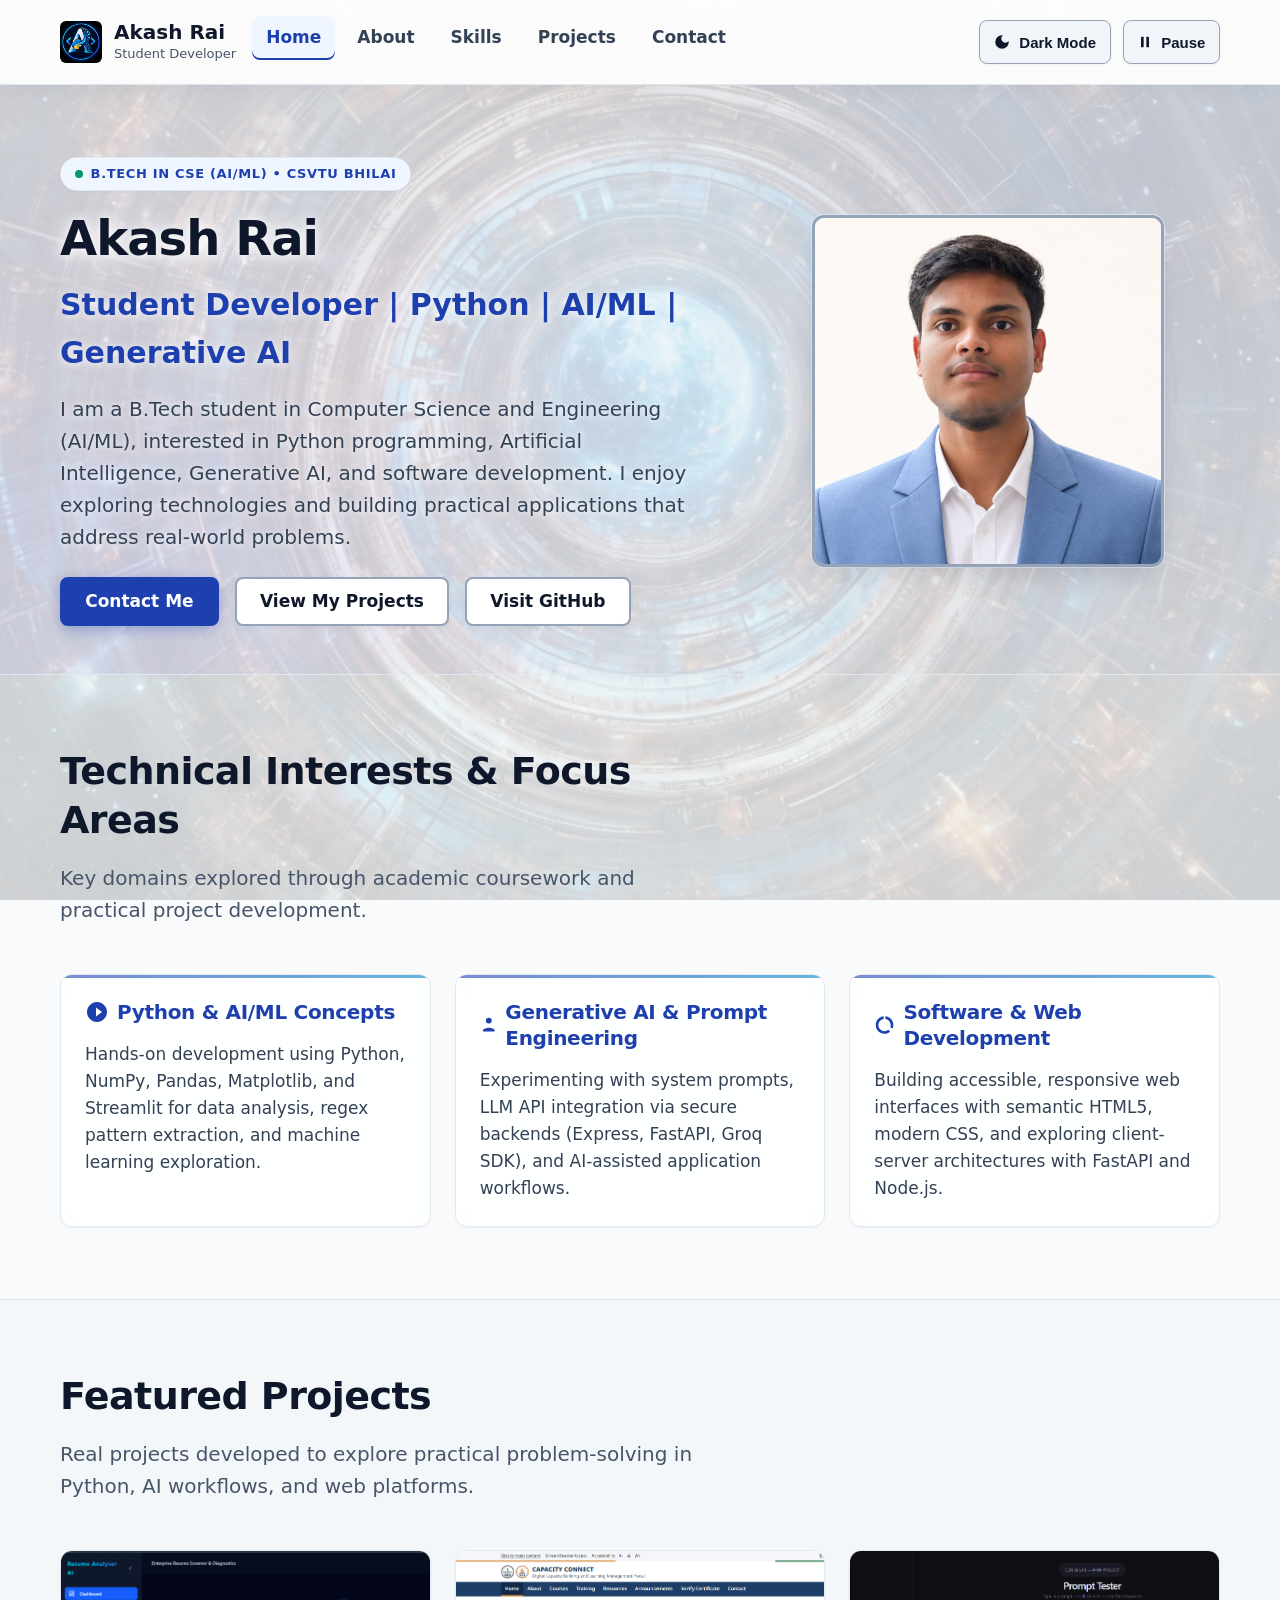
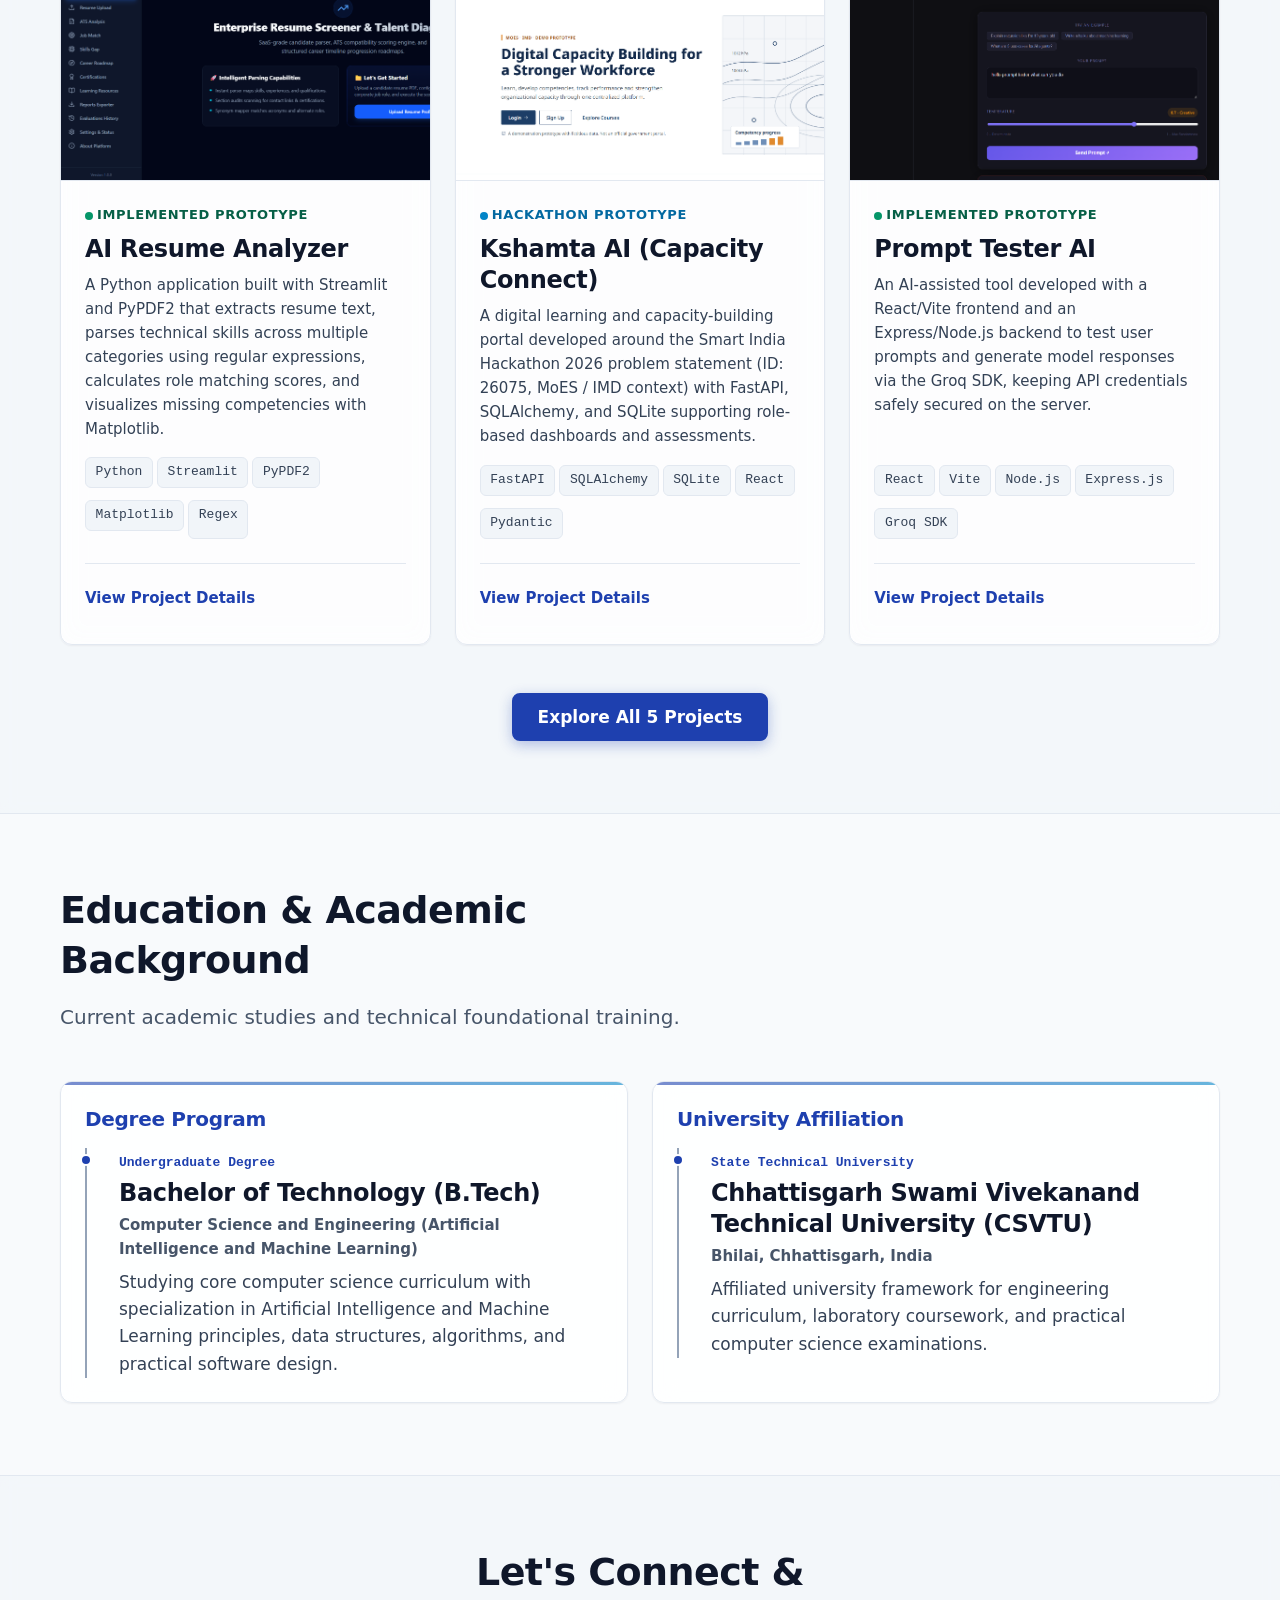
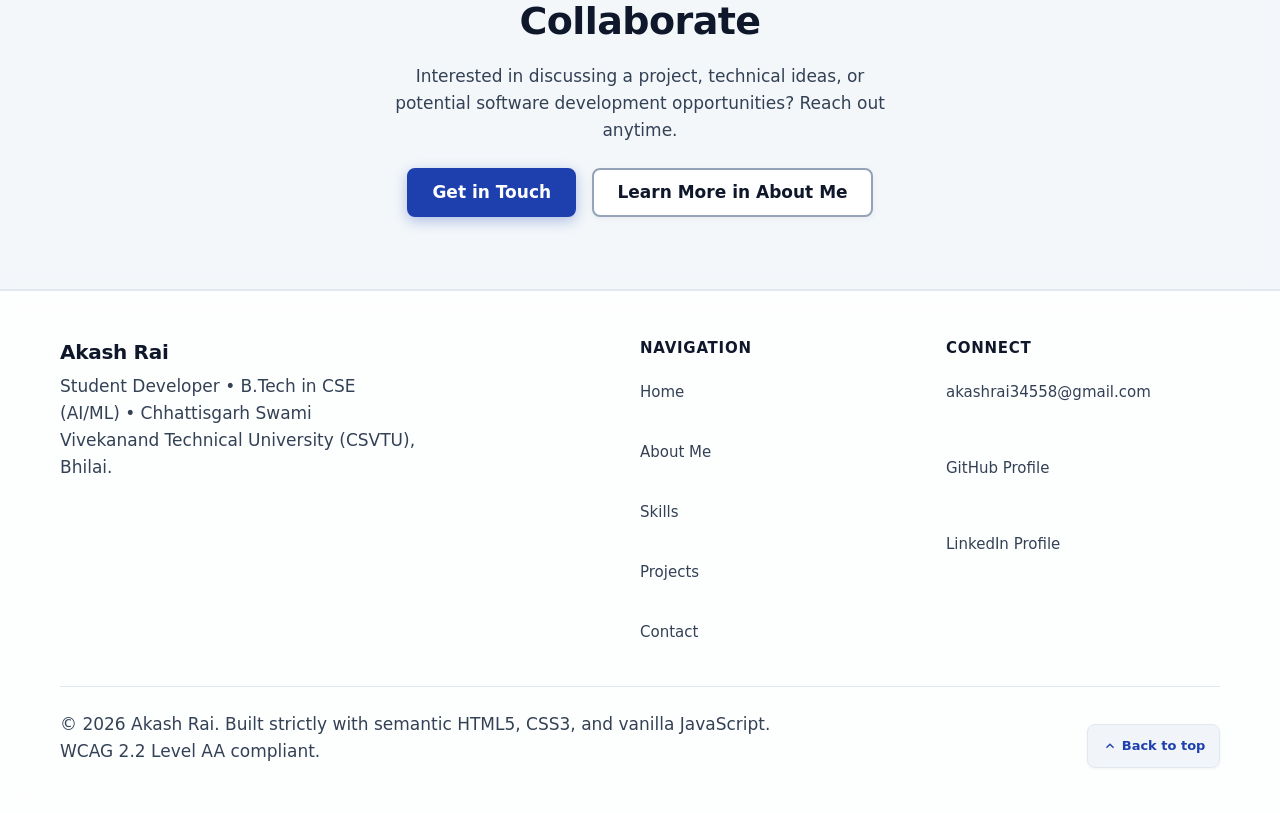
==== commit 5a1a20ee: "Improve responsive design and cosmic background" ====
--- a/index.html
+++ b/index.html
@@ -6,22 +6,42 @@
   <title>Akash Rai | Student Developer &bull; Python, AI/ML &amp; Generative AI</title>
   <meta name="description" content="Personal portfolio of Akash Rai, a B.Tech CSE (AI/ML) student at CSVTU Bhilai, interested in Python programming, AI/ML concepts, Generative AI, and software development.">
   <meta name="author" content="Akash Rai">
+  <link rel="canonical" href="https://pycoderakash.github.io/My_Portfolio/index.html">
 
   <!-- Open Graph / Social Metadata -->
   <meta property="og:title" content="Akash Rai | Student Developer &bull; Python, AI/ML &amp; Generative AI">
   <meta property="og:description" content="Explore real projects and software development work by Akash Rai, including AI Resume Analyzer, Kshamta AI, and Prompt Tester AI.">
   <meta property="og:type" content="website">
-  <meta property="og:image" content="assets/images/Akash_rai.jpeg">
+  <meta property="og:url" content="https://pycoderakash.github.io/My_Portfolio/index.html">
+  <meta property="og:site_name" content="Akash Rai Portfolio">
+  <meta property="og:locale" content="en_US">
+  <meta property="og:image" content="https://pycoderakash.github.io/My_Portfolio/assets/images/Akash_rai.jpeg">
 
   <!-- Twitter Metadata -->
   <meta name="twitter:card" content="summary_large_image">
   <meta name="twitter:title" content="Akash Rai | Student Developer">
   <meta name="twitter:description" content="B.Tech student in CSE (AI/ML) exploring Python, AI/ML, and practical application development.">
-  <meta name="twitter:image" content="assets/images/Akash_rai.jpeg">
+  <meta name="twitter:image" content="https://pycoderakash.github.io/My_Portfolio/assets/images/Akash_rai.jpeg">
 
   <!-- Favicon -->
   <link rel="icon" type="image/svg+xml" href="assets/icons/favicon.svg">
   <link rel="apple-touch-icon" href="assets/icons/logo.jpeg">
+
+  <!-- Early Theme Initialization to Prevent FOUC / Theme Flash -->
+  <script>
+    (function () {
+      try {
+        var s = localStorage.getItem('portfolio-theme-preference');
+        var theme = (s === 'dark' || s === 'light')
+          ? s
+          : (window.matchMedia && window.matchMedia('(prefers-color-scheme: dark)').matches ? 'dark' : 'light');
+        document.documentElement.setAttribute('data-theme', theme);
+      } catch (e) {
+        var fallback = window.matchMedia && window.matchMedia('(prefers-color-scheme: dark)').matches ? 'dark' : 'light';
+        document.documentElement.setAttribute('data-theme', fallback);
+      }
+    })();
+  </script>
 
   <!-- Stylesheet -->
   <link rel="stylesheet" href="assets/css/styles.css">
@@ -35,7 +55,7 @@
         "@type": "Person",
         "name": "Akash Rai",
         "jobTitle": "Student Developer",
-        "email": "mailto:akashrai34558@gmail.com",
+        "email": "akashrai34558@gmail.com",
         "sameAs": [
           "https://github.com/pycoderakash",
           "https://www.linkedin.com/in/akash-rai-3927593b9"
@@ -67,6 +87,11 @@
   <!-- Bypass Block: Skip link for keyboard and screen reader users -->
   <a href="#main-content" class="skip-link">Skip to main content</a>
 
+  <!-- Global 3D Programming Universe Canvas Background -->
+  <div class="site-bg-canvas-container hero__canvas-container" id="hero-3d-container" aria-hidden="true">
+    <canvas id="hero-3d-canvas" class="site-bg-canvas hero__canvas"></canvas>
+  </div>
+
   <!-- Site Header Landmark -->
   <header class="site-header">
     <div class="container site-header__container">
@@ -80,11 +105,22 @@
 
       <div class="header-actions">
         <!-- Theme Toggle Button -->
-        <button type="button" id="theme-toggle" class="theme-toggle" aria-pressed="false" aria-label="Switch to dark theme (currently light)">
+        <button type="button" id="theme-toggle" class="theme-toggle" aria-pressed="false" aria-label="Toggle color theme">
           <svg class="theme-toggle__icon" viewBox="0 0 24 24" aria-hidden="true" width="18" height="18">
             <path d="M12 3a9 9 0 1 0 9 9c0-.46-.04-.92-.1-1.36a5.389 5.389 0 0 1-4.4 2.26 5.403 5.403 0 0 1-3.14-9.8c-.44-.06-.9-.1-1.36-.1z" fill="currentColor"/>
           </svg>
           <span class="theme-toggle__text">Dark Mode</span>
+        </button>
+        <!-- Accessible 3D Animation Pause/Resume Control -->
+        <button type="button" id="animation-toggle" class="theme-toggle animation-toggle-btn" aria-pressed="false" aria-label="Pause 3D background animation" title="Pause 3D animation (Shortcut: P)">
+          <svg class="anim-icon anim-icon--pause" viewBox="0 0 24 24" aria-hidden="true" width="16" height="16">
+            <rect x="6" y="4" width="4" height="16" rx="1" fill="currentColor"/>
+            <rect x="14" y="4" width="4" height="16" rx="1" fill="currentColor"/>
+          </svg>
+          <svg class="anim-icon anim-icon--play" viewBox="0 0 24 24" aria-hidden="true" width="16" height="16" style="display: none;">
+            <path d="M8 5v14l11-7z" fill="currentColor"/>
+          </svg>
+          <span class="anim-toggle__text">Pause</span>
         </button>
 
         <!-- Responsive Mobile Navigation Toggle -->
@@ -111,7 +147,7 @@
 
   <!-- Primary Main Landmark -->
   <main id="main-content" tabindex="-1">
-    <!-- Hero Section -->
+    <!-- Hero Section with Immersive 3D WebGL Neural Background -->
     <section class="hero" aria-labelledby="hero-title">
       <div class="container hero__inner">
         <div class="hero__content">
@@ -371,9 +407,9 @@
         <div>
           <h4 class="site-footer__nav-title">Connect</h4>
           <address class="contact-address">
-            <p><a href="mailto:akashrai34558@gmail.com" class="site-footer__link">akashrai34558@gmail.com</a></p>
-            <p><a href="https://github.com/pycoderakash" class="site-footer__link" target="_blank" rel="noopener noreferrer">GitHub Profile <span class="sr-only">(opens in new tab)</span></a></p>
-            <p><a href="https://www.linkedin.com/in/akash-rai-3927593b9" class="site-footer__link" target="_blank" rel="noopener noreferrer">LinkedIn Profile <span class="sr-only">(opens in new tab)</span></a></p>
+            <p><a href="mailto:akashrai34558@gmail.com" class="site-footer__link" data-profile-link="email" data-profile-text>akashrai34558@gmail.com</a></p>
+            <p><a href="https://github.com/pycoderakash" class="site-footer__link" data-profile-link="github" target="_blank" rel="noopener noreferrer">GitHub Profile <span class="sr-only">(opens in new tab)</span></a></p>
+            <p><a href="https://www.linkedin.com/in/akash-rai-3927593b9" class="site-footer__link" data-profile-link="linkedin" target="_blank" rel="noopener noreferrer">LinkedIn Profile <span class="sr-only">(opens in new tab)</span></a></p>
           </address>
         </div>
       </div>
@@ -392,5 +428,8 @@
 
   <!-- Scripts -->
   <script src="assets/js/main.js" defer></script>
+  <script src="assets/js/three.min.js" defer></script>
+  <script src="assets/js/GLTFLoader.js" defer></script>
+  <script src="assets/js/3d-universe.js" defer></script>
 </body>
 </html>
--- a/assets/css/styles.css
+++ b/assets/css/styles.css
@@ -12,6 +12,7 @@
   --color-surface: #ffffff;
   --color-surface-raised: #f1f5f9;
   --color-surface-card: #ffffff;
+  --color-header-bg: rgba(255, 255, 255, 0.9);
   
   --color-text-primary: #0f172a;       /* Contrast on #ffffff is 18.7:1 (AAA) */
   --color-text-secondary: #334155;     /* Contrast on #ffffff is 9.6:1 (AAA) */
@@ -24,6 +25,8 @@
   
   --color-accent: #0284c7;             /* Sky 600 */
   --color-accent-subtle: #e0f2fe;
+  --color-accent-violet: #7c3aed;      /* Violet 600 */
+  --color-accent-violet-subtle: #f5f3ff;
 
   --color-border-subtle: #e2e8f0;      /* Slate 200 */
   --color-border-strong: #94a3b8;      /* Slate 400: Contrast >= 3:1 against white */
@@ -42,6 +45,14 @@
   --color-warning-bg: #fffbeb;
   --color-warning-text: #92400e;
   --color-warning-border: #d97706;
+
+  /* Project Status Colors */
+  --color-status-prototype: #0369a1;   /* Sky 700: prototype badge text */
+  --color-status-academic: #6b21a8;    /* Purple 800: academic badge text */
+  --color-status-academic-dot: #9333ea; /* Purple 600: academic badge dot */
+
+  /* Align native form controls / scrollbars with the active theme */
+  color-scheme: light;
 
   /* Typography Scale */
   --font-sans: system-ui, -apple-system, "Segoe UI", Roboto, Helvetica, Arial, sans-serif, "Apple Color Emoji", "Segoe UI Emoji";
@@ -94,28 +105,31 @@
    Dark Theme Overrides
    -------------------------------------------------------------------------- */
 [data-theme="dark"] {
-  --color-bg: #0b0f19;
-  --color-surface: #111827;
-  --color-surface-raised: #1f2937;
-  --color-surface-card: #131c31;
-
-  --color-text-primary: #f8fafc;       /* Contrast on #111827 is 16.5:1 (AAA) */
-  --color-text-secondary: #cbd5e1;     /* Contrast on #111827 is 11.2:1 (AAA) */
-  --color-text-muted: #94a3b8;         /* Contrast on #111827 is 6.5:1 (AAA) */
-  --color-text-inverse: #0f172a;
-
-  --color-brand-primary: #60a5fa;      /* Blue 400: Contrast on #111827 is 7.2:1 */
-  --color-brand-hover: #93c5fd;        /* Blue 300 */
-  --color-brand-light: #172554;        /* Dark blue tint */
-
-  --color-accent: #38bdf8;             /* Sky 400 */
-  --color-accent-subtle: #082f49;
-
-  --color-border-subtle: #1e293b;
-  --color-border-strong: #475569;      /* Contrast >= 3:1 against dark bg */
-
-  --color-focus: #93c5fd;              /* Bright focus on dark */
-  --color-focus-inner: #0f172a;
+  --color-bg: #080c14;
+  --color-surface: #0f1523;
+  --color-surface-raised: #162035;
+  --color-surface-card: #111a2d;
+  --color-header-bg: rgba(8, 12, 20, 0.88);
+
+  --color-text-primary: #f8fafc;       /* Contrast on #0f1523 is 17.2:1 (AAA) */
+  --color-text-secondary: #cbd5e1;     /* Contrast on #0f1523 is 11.5:1 (AAA) */
+  --color-text-muted: #94a3b8;         /* Contrast on #0f1523 is 6.8:1 (AAA) */
+  --color-text-inverse: #080c14;
+
+  --color-brand-primary: #38bdf8;      /* Electric Sky 400 */
+  --color-brand-hover: #7dd3fc;        /* Sky 300 */
+  --color-brand-light: #0d233a;        /* Deep cyan-blue tint */
+
+  --color-accent: #06b6d4;             /* Cyan 500 */
+  --color-accent-subtle: #083344;
+  --color-accent-violet: #a78bfa;      /* Violet 400 */
+  --color-accent-violet-subtle: #2e1065;
+
+  --color-border-subtle: rgba(56, 189, 248, 0.14);
+  --color-border-strong: #334155;      /* Contrast >= 3:1 against dark bg */
+
+  --color-focus: #38bdf8;              /* Bright cyan-blue focus */
+  --color-focus-inner: #080c14;
 
   --color-success-bg: #064e3b;
   --color-success-text: #a7f3d0;
@@ -129,9 +143,15 @@
   --color-warning-text: #fde68a;
   --color-warning-border: #fbbf24;
 
-  --shadow-sm: 0 1px 2px 0 rgba(0, 0, 0, 0.4);
-  --shadow-md: 0 4px 6px -1px rgba(0, 0, 0, 0.45);
-  --shadow-lg: 0 10px 15px -3px rgba(0, 0, 0, 0.5);
+  --color-status-prototype: #38bdf8;   /* Sky 400 */
+  --color-status-academic: #c084fc;    /* Purple 300 */
+  --color-status-academic-dot: #a855f7; /* Purple 500 */
+
+  color-scheme: dark;
+
+  --shadow-sm: 0 1px 3px 0 rgba(0, 0, 0, 0.5);
+  --shadow-md: 0 4px 12px -2px rgba(0, 0, 0, 0.6);
+  --shadow-lg: 0 12px 28px -4px rgba(0, 0, 0, 0.75);
 }
 
 /* --------------------------------------------------------------------------
@@ -160,8 +180,10 @@
   min-height: 100vh;
   display: flex;
   flex-direction: column;
-  background-color: var(--color-bg);
+  background-color: transparent;
   color: var(--color-text-primary);
+  position: relative;
+  overflow-wrap: break-word;
 }
 
 /* --------------------------------------------------------------------------
@@ -174,12 +196,12 @@
   z-index: 10000;
   padding: 0.875rem 1.25rem;
   background-color: var(--color-brand-primary);
-  color: #ffffff;
+  color: var(--color-text-inverse);
   font-weight: 700;
   font-size: var(--fs-base);
   text-decoration: none;
   border-radius: var(--radius-md);
-  box-shadow: 0 0 0 3px #ffffff, var(--shadow-lg);
+  box-shadow: 0 0 0 3px var(--color-focus-inner), var(--shadow-lg);
   transition: top var(--transition-fast);
 }
 
@@ -215,6 +237,7 @@
   line-height: var(--lh-heading);
   font-weight: 700;
   letter-spacing: -0.015em;
+  overflow-wrap: break-word;
 }
 
 h1 {
@@ -301,11 +324,15 @@
 
 .section {
   padding-block: var(--space-3xl);
+  position: relative;
+  background: transparent;
 }
 
 .section--alt {
-  background-color: var(--color-surface-raised);
+  background-color: color-mix(in srgb, var(--color-surface-raised) 70%, transparent);
   border-block: 1px solid var(--color-border-subtle);
+  backdrop-filter: blur(8px);
+  -webkit-backdrop-filter: blur(8px);
 }
 
 .section-header {
@@ -356,7 +383,7 @@
   position: sticky;
   top: 0;
   z-index: 1000;
-  background-color: rgba(255, 255, 255, 0.9);
+  background-color: var(--color-header-bg);
   backdrop-filter: blur(14px);
   -webkit-backdrop-filter: blur(14px);
   border-block-end: 1px solid var(--color-border-subtle);
@@ -365,7 +392,6 @@
 }
 
 [data-theme="dark"] .site-header {
-  background-color: rgba(17, 24, 39, 0.88);
   box-shadow: 0 4px 20px -2px rgba(0, 0, 0, 0.45);
 }
 
@@ -384,6 +410,7 @@
   text-decoration: none;
   color: var(--color-text-primary);
   font-weight: 700;
+  min-width: 0;
 }
 
 .site-brand__logo,
@@ -401,17 +428,40 @@
   transform: scale(1.08) rotate(-3deg);
 }
 
+@media (max-width: 25rem) {
+  .site-header__container {
+    gap: var(--space-xs);
+  }
+  .header-actions {
+    gap: var(--space-2xs);
+  }
+}
+
 @media (max-width: 23.4375rem) {
+  :root {
+    --container-pad: 0.875rem;
+  }
+  .site-brand {
+    gap: var(--space-2xs);
+  }
   .site-brand__logo,
   .site-logo {
     width: 36px;
     height: 36px;
   }
+  .brand-name {
+    font-size: var(--fs-sm);
+    white-space: nowrap;
+  }
+  .brand-role {
+    display: none;
+  }
 }
 
 .site-brand__info {
   display: flex;
   flex-direction: column;
+  min-width: 0;
 }
 
 .brand-name {
@@ -430,6 +480,7 @@
   display: flex;
   align-items: center;
   gap: var(--space-sm);
+  flex-shrink: 0;
 }
 
 /* Primary Navigation */
@@ -465,6 +516,10 @@
   color: var(--color-brand-primary);
   background-color: var(--color-surface-raised);
   transform: translateY(-1.5px);
+}
+
+.primary-nav__link:active {
+  transform: translateY(0) scale(0.97);
 }
 
 .primary-nav__link[aria-current="page"] {
@@ -518,8 +573,8 @@
   transform: scale(1.1);
 }
 
-/* Responsive Navigation Styles for Mobile */
-@media (max-width: 47.9375rem) {
+/* Responsive Navigation Styles for Mobile & Tablet Portrait */
+@media (max-width: 53.9375rem) {
   .menu-toggle {
     display: inline-flex;
   }
@@ -551,6 +606,16 @@
     justify-content: flex-start;
     padding: 0.75rem 1rem;
     font-size: var(--fs-md);
+  }
+}
+
+@media (min-width: 54rem) {
+  .primary-nav {
+    order: 2;
+  }
+  .header-actions {
+    order: 3;
+    margin-inline-start: auto;
   }
 }
 
@@ -597,6 +662,34 @@
 
 .theme-toggle:hover .theme-toggle__icon {
   transform: rotate(25deg) scale(1.15);
+}
+
+@media (max-width: 53.9375rem) {
+  .theme-toggle__text,
+  .anim-toggle__text {
+    display: none;
+  }
+  .theme-toggle,
+  .animation-toggle-btn {
+    padding: 0.5rem;
+    justify-content: center;
+  }
+}
+
+@media (max-width: 30rem) {
+  .menu-toggle span {
+    display: none;
+  }
+  .menu-toggle {
+    padding: 0.5rem;
+    justify-content: center;
+  }
+  .form-wrapper,
+  .contact-info-card,
+  .skills-group,
+  .project-card__body {
+    padding: var(--space-md);
+  }
 }
 
 /* --------------------------------------------------------------------------
@@ -654,8 +747,22 @@
   transform: translateY(-2.5px);
 }
 
+.btn:focus-visible {
+  outline: 2px solid var(--color-focus);
+  outline-offset: 3px;
+}
+
 .btn:active {
   transform: translateY(1px) scale(0.98);
+}
+
+.btn:disabled,
+.btn[aria-disabled="true"] {
+  opacity: 0.65;
+  cursor: not-allowed;
+  pointer-events: none;
+  transform: none !important;
+  box-shadow: none !important;
 }
 
 .btn svg {
@@ -672,7 +779,7 @@
 
 .btn--primary {
   background-color: var(--color-brand-primary);
-  color: #ffffff;
+  color: var(--color-text-inverse);
   border-color: var(--color-brand-primary);
   box-shadow: 0 4px 14px 0 rgba(30, 64, 175, 0.32);
 }
@@ -680,13 +787,13 @@
 .btn--primary:hover {
   background-color: var(--color-brand-hover);
   border-color: var(--color-brand-hover);
-  color: #ffffff;
+  color: var(--color-text-inverse);
   box-shadow: 0 8px 22px -2px rgba(30, 64, 175, 0.45);
 }
 
 [data-theme="dark"] .btn--primary {
   background-color: var(--color-brand-primary);
-  color: #0f172a;
+  color: var(--color-text-inverse);
   border-color: var(--color-brand-primary);
   box-shadow: 0 4px 14px 0 rgba(96, 165, 250, 0.3);
 }
@@ -694,6 +801,7 @@
 [data-theme="dark"] .btn--primary:hover {
   background-color: var(--color-brand-hover);
   border-color: var(--color-brand-hover);
+  color: var(--color-text-inverse);
   box-shadow: 0 8px 22px -2px rgba(96, 165, 250, 0.45);
 }
 
@@ -731,35 +839,79 @@
   margin-block-start: var(--space-lg);
 }
 
+@media (max-width: 25rem) {
+  .btn-group .btn {
+    width: 100%;
+    justify-content: center;
+  }
+}
+
 /* --------------------------------------------------------------------------
-   9. Hero Section
+   9. Hero Section & Immersive 3D Interactive Canvas
    -------------------------------------------------------------------------- */
 .hero {
   padding-block: var(--space-3xl) var(--space-2xl);
   border-block-end: 1px solid var(--color-border-subtle);
-  background: radial-gradient(circle at 85% 15%, var(--color-brand-light) 0%, transparent 60%),
-              radial-gradient(circle at 10% 80%, var(--color-accent-subtle) 0%, transparent 50%),
-              linear-gradient(180deg, var(--color-surface) 0%, var(--color-bg) 100%);
+  background: radial-gradient(circle at 85% 15%, rgba(30, 64, 175, 0.08) 0%, transparent 60%),
+              radial-gradient(circle at 10% 80%, rgba(139, 92, 246, 0.08) 0%, transparent 50%);
   position: relative;
+}
+
+[data-theme="dark"] .hero {
+  background: radial-gradient(circle at 85% 15%, rgba(6, 182, 212, 0.10) 0%, transparent 55%),
+              radial-gradient(circle at 15% 85%, rgba(139, 92, 246, 0.10) 0%, transparent 55%);
+}
+
+/* Global Full-Page 3D WebGL Background Canvas Container with Photorealistic Space Photography */
+.site-bg-canvas-container,
+.hero__canvas-container {
+  position: fixed;
+  inset: 0;
+  width: 100vw;
+  height: 100vh;
+  pointer-events: none;
+  z-index: 0;
   overflow: hidden;
-}
-
-[data-theme="dark"] .hero {
-  background: radial-gradient(circle at 85% 15%, rgba(30, 58, 138, 0.25) 0%, transparent 60%),
-              radial-gradient(circle at 10% 80%, rgba(8, 47, 73, 0.3) 0%, transparent 50%),
-              linear-gradient(180deg, var(--color-surface) 0%, var(--color-bg) 100%);
+  background-color: #030712;
+  background-image: url('../images/exact-cosmic-mechanism.jpg'), url('../images/astronomical-deep-space.webp');
+  background-size: cover;
+  background-position: center center;
+  background-repeat: no-repeat;
+  transition: opacity 0.4s ease;
+}
+
+[data-theme="light"] .site-bg-canvas-container,
+[data-theme="light"] .hero__canvas-container {
+  opacity: 0.18;
+}
+
+.site-bg-canvas,
+.hero__canvas {
+  width: 100%;
+  height: 100%;
+  display: block;
+  pointer-events: none;
+}
+
+/* Graceful Fallback Mesh Gradient when WebGL is unsupported */
+.hero-3d--fallback {
+  background: radial-gradient(circle at 75% 25%, rgba(6, 182, 212, 0.15) 0%, transparent 55%),
+              radial-gradient(circle at 25% 75%, rgba(139, 92, 246, 0.15) 0%, transparent 55%);
 }
 
 .hero__inner {
   display: grid;
   grid-template-columns: 1fr;
   align-items: center;
-  gap: var(--space-2xl);
+  gap: var(--space-xl);
+  position: relative;
+  z-index: 2;
 }
 
 @media (min-width: 54rem) {
   .hero__inner {
-    grid-template-columns: 1.4fr 1fr;
+    grid-template-columns: minmax(0, 1.4fr) minmax(0, 1fr);
+    gap: var(--space-2xl);
   }
 }
 
@@ -783,15 +935,15 @@
 /* Status Breathing Pulse Animation */
 @keyframes statusPulse {
   0% {
-    box-shadow: 0 0 0 0 rgba(16, 185, 129, 0.7);
+    box-shadow: 0 0 0 0 color-mix(in srgb, var(--color-success-border) 70%, transparent);
     transform: scale(1);
   }
   50% {
-    box-shadow: 0 0 0 6px rgba(16, 185, 129, 0);
+    box-shadow: 0 0 0 6px color-mix(in srgb, var(--color-success-border) 0%, transparent);
     transform: scale(1.15);
   }
   100% {
-    box-shadow: 0 0 0 0 rgba(16, 185, 129, 0);
+    box-shadow: 0 0 0 0 color-mix(in srgb, var(--color-success-border) 0%, transparent);
     transform: scale(1);
   }
 }
@@ -800,8 +952,13 @@
   width: 0.5rem;
   height: 0.5rem;
   border-radius: 50%;
-  background-color: #10b981;
+  background-color: var(--color-success-border);
   animation: statusPulse 2.4s cubic-bezier(0.4, 0, 0.6, 1) infinite;
+}
+
+.hero__content {
+  position: relative;
+  z-index: 2;
 }
 
 .hero__title {
@@ -809,6 +966,7 @@
   margin-block-end: var(--space-sm);
   color: var(--color-text-primary);
   letter-spacing: -0.02em;
+  text-shadow: 0 2px 16px rgba(8, 12, 20, 0.85), 0 0 35px rgba(6, 182, 212, 0.25);
 }
 
 .hero__subtitle {
@@ -816,6 +974,7 @@
   color: var(--color-brand-primary);
   font-weight: 600;
   margin-block-end: var(--space-md);
+  text-shadow: 0 2px 12px rgba(8, 12, 20, 0.75);
 }
 
 .hero__bio {
@@ -823,6 +982,20 @@
   color: var(--color-text-secondary);
   line-height: var(--lh-body);
   margin-block-end: var(--space-lg);
+  max-width: 60ch;
+  text-shadow: 0 1px 8px rgba(8, 12, 20, 0.65);
+}
+
+[data-theme="light"] .hero__title {
+  text-shadow: 0 1px 10px rgba(255, 255, 255, 0.95), 0 0 20px rgba(255, 255, 255, 0.8);
+}
+
+[data-theme="light"] .hero__subtitle {
+  text-shadow: 0 1px 8px rgba(255, 255, 255, 0.9);
+}
+
+[data-theme="light"] .hero__bio {
+  text-shadow: 0 1px 6px rgba(255, 255, 255, 0.85);
 }
 
 .hero__media {
@@ -895,7 +1068,9 @@
    10. Project Cards (<article>) & Grid
    -------------------------------------------------------------------------- */
 .project-card {
-  background-color: var(--color-surface-card);
+  background-color: color-mix(in srgb, var(--color-surface-card) 85%, transparent);
+  backdrop-filter: blur(12px);
+  -webkit-backdrop-filter: blur(12px);
   border: 1px solid var(--color-border-subtle);
   border-radius: var(--radius-lg);
   overflow: hidden;
@@ -968,36 +1143,24 @@
 }
 
 .project-card__status--prototype {
-  color: #0369a1;
+  color: var(--color-status-prototype);
 }
 .project-card__status--prototype .project-card__status-dot {
-  background-color: #0284c7;
-}
-
-[data-theme="dark"] .project-card__status--prototype {
-  color: #38bdf8;
+  background-color: var(--color-accent);
 }
 
 .project-card__status--concept {
-  color: #92400e;
+  color: var(--color-warning-text);
 }
 .project-card__status--concept .project-card__status-dot {
-  background-color: #d97706;
-}
-
-[data-theme="dark"] .project-card__status--concept {
-  color: #fbbf24;
+  background-color: var(--color-warning-border);
 }
 
 .project-card__status--academic {
-  color: #6b21a8;
+  color: var(--color-status-academic);
 }
 .project-card__status--academic .project-card__status-dot {
-  background-color: #9333ea;
-}
-
-[data-theme="dark"] .project-card__status--academic {
-  color: #c084fc;
+  background-color: var(--color-status-academic-dot);
 }
 
 .project-card__title {
@@ -1065,7 +1228,6 @@
 
 .project-card__link:hover {
   color: var(--color-brand-hover);
-  transform: translateX(4px);
 }
 
 .project-card__link svg {
@@ -1083,11 +1245,40 @@
    11. Skills & Category Lists (<dl>, <ul>)
    -------------------------------------------------------------------------- */
 .skills-group {
-  background-color: var(--color-surface-card);
+  background-color: color-mix(in srgb, var(--color-surface-card) 85%, transparent);
+  backdrop-filter: blur(12px);
+  -webkit-backdrop-filter: blur(12px);
   border: 1px solid var(--color-border-subtle);
   border-radius: var(--radius-lg);
   padding: var(--space-lg);
   box-shadow: var(--shadow-sm);
+  position: relative;
+  overflow: hidden;
+  transition: transform 0.3s cubic-bezier(0.16, 1, 0.3, 1),
+              box-shadow 0.3s cubic-bezier(0.16, 1, 0.3, 1),
+              border-color 0.25s ease;
+}
+
+.skills-group::before {
+  content: '';
+  position: absolute;
+  top: 0;
+  left: 0;
+  right: 0;
+  height: 3px;
+  background: linear-gradient(90deg, var(--color-brand-primary), var(--color-accent));
+  opacity: 0.6;
+  transition: opacity 0.25s ease;
+}
+
+.skills-group:hover {
+  transform: translateY(-4px);
+  border-color: var(--color-brand-primary);
+  box-shadow: var(--shadow-md);
+}
+
+.skills-group:hover::before {
+  opacity: 1;
 }
 
 .skills-group__title {
@@ -1262,14 +1453,14 @@
 
 .filter-btn[aria-pressed="true"] {
   background-color: var(--color-brand-primary);
-  color: #ffffff;
+  color: var(--color-text-inverse);
   border-color: var(--color-brand-primary);
   box-shadow: 0 4px 14px rgba(30, 64, 175, 0.35);
   transform: translateY(-1.5px);
 }
 
 [data-theme="dark"] .filter-btn[aria-pressed="true"] {
-  color: #0f172a;
+  color: var(--color-text-inverse);
   box-shadow: 0 4px 14px rgba(96, 165, 250, 0.35);
 }
 
@@ -1286,17 +1477,20 @@
 .contact-layout {
   display: grid;
   grid-template-columns: 1fr;
-  gap: var(--space-2xl);
+  gap: var(--space-xl);
 }
 
 @media (min-width: 54rem) {
   .contact-layout {
-    grid-template-columns: 1.6fr 1fr;
+    grid-template-columns: minmax(0, 1.6fr) minmax(0, 1fr);
+    gap: var(--space-2xl);
   }
 }
 
 .form-wrapper {
-  background-color: var(--color-surface-card);
+  background-color: color-mix(in srgb, var(--color-surface-card) 85%, transparent);
+  backdrop-filter: blur(12px);
+  -webkit-backdrop-filter: blur(12px);
   border: 1px solid var(--color-border-subtle);
   border-radius: var(--radius-lg);
   padding: var(--space-xl);
@@ -1455,7 +1649,9 @@
 }
 
 .contact-info-card {
-  background-color: var(--color-surface-card);
+  background-color: color-mix(in srgb, var(--color-surface-card) 85%, transparent);
+  backdrop-filter: blur(12px);
+  -webkit-backdrop-filter: blur(12px);
   border: 1px solid var(--color-border-subtle);
   border-radius: var(--radius-lg);
   padding: var(--space-xl);
@@ -1494,6 +1690,8 @@
   font-size: var(--fs-base);
   color: var(--color-text-primary);
   font-weight: 500;
+  overflow-wrap: break-word;
+  word-break: break-word;
 }
 
 /* --------------------------------------------------------------------------
@@ -1501,9 +1699,13 @@
    -------------------------------------------------------------------------- */
 .site-footer {
   margin-block-start: auto;
-  background-color: var(--color-surface);
+  position: relative;
+  z-index: 1;
+  background-color: color-mix(in srgb, var(--color-surface) 75%, transparent);
   border-block-start: 1px solid var(--color-border-subtle);
   padding-block: var(--space-2xl) var(--space-xl);
+  backdrop-filter: blur(12px);
+  -webkit-backdrop-filter: blur(12px);
 }
 
 .site-footer__inner {
@@ -1520,7 +1722,7 @@
 
 @media (min-width: 48rem) {
   .site-footer__top {
-    grid-template-columns: 2fr 1fr 1fr;
+    grid-template-columns: minmax(0, 2fr) minmax(0, 1fr) minmax(0, 1fr);
   }
 }
 
@@ -1559,6 +1761,7 @@
   display: inline-flex;
   align-items: center;
   min-height: 44px;
+  min-width: 44px;
 }
 
 .site-footer__link:hover {
@@ -1623,8 +1826,14 @@
 }
 
 /* --------------------------------------------------------------------------
-   16. Screen Reader Utility (.sr-only)
+   16. Screen Reader Utility (.sr-only) & Hidden Guard
    -------------------------------------------------------------------------- */
+/* Ensures the HTML hidden attribute always wins over component display rules
+   (e.g. .project-card { display: flex }) so filtering never depends on JS. */
+[hidden] {
+  display: none !important;
+}
+
 .sr-only {
   position: absolute;
   width: 1px;
@@ -1658,6 +1867,19 @@
     transition-duration: 0.01ms !important;
     scroll-behavior: auto !important;
   }
+
+  .btn:hover,
+  .btn:active,
+  .primary-nav__link:hover,
+  .menu-toggle:hover,
+  .theme-toggle:hover,
+  .filter-btn:hover,
+  .project-card:hover,
+  .skills-group:hover,
+  .hero__figure:hover,
+  .back-to-top:hover {
+    transform: none !important;
+  }
 }
 
 /* --------------------------------------------------------------------------
@@ -1705,3 +1927,18 @@
     margin-block-end: 1rem;
   }
 }
+
+/* Accessible Animation Pause/Resume Button */
+.animation-toggle-btn {
+  gap: var(--space-xs);
+}
+.animation-toggle-btn .anim-icon {
+  flex-shrink: 0;
+  transition: transform var(--transition-fast);
+}
+.animation-toggle-btn:hover .anim-icon {
+  transform: scale(1.12);
+}
+.animation-toggle-btn[aria-pressed="true"] {
+  border-color: var(--color-accent, #38bdf8);
+}
